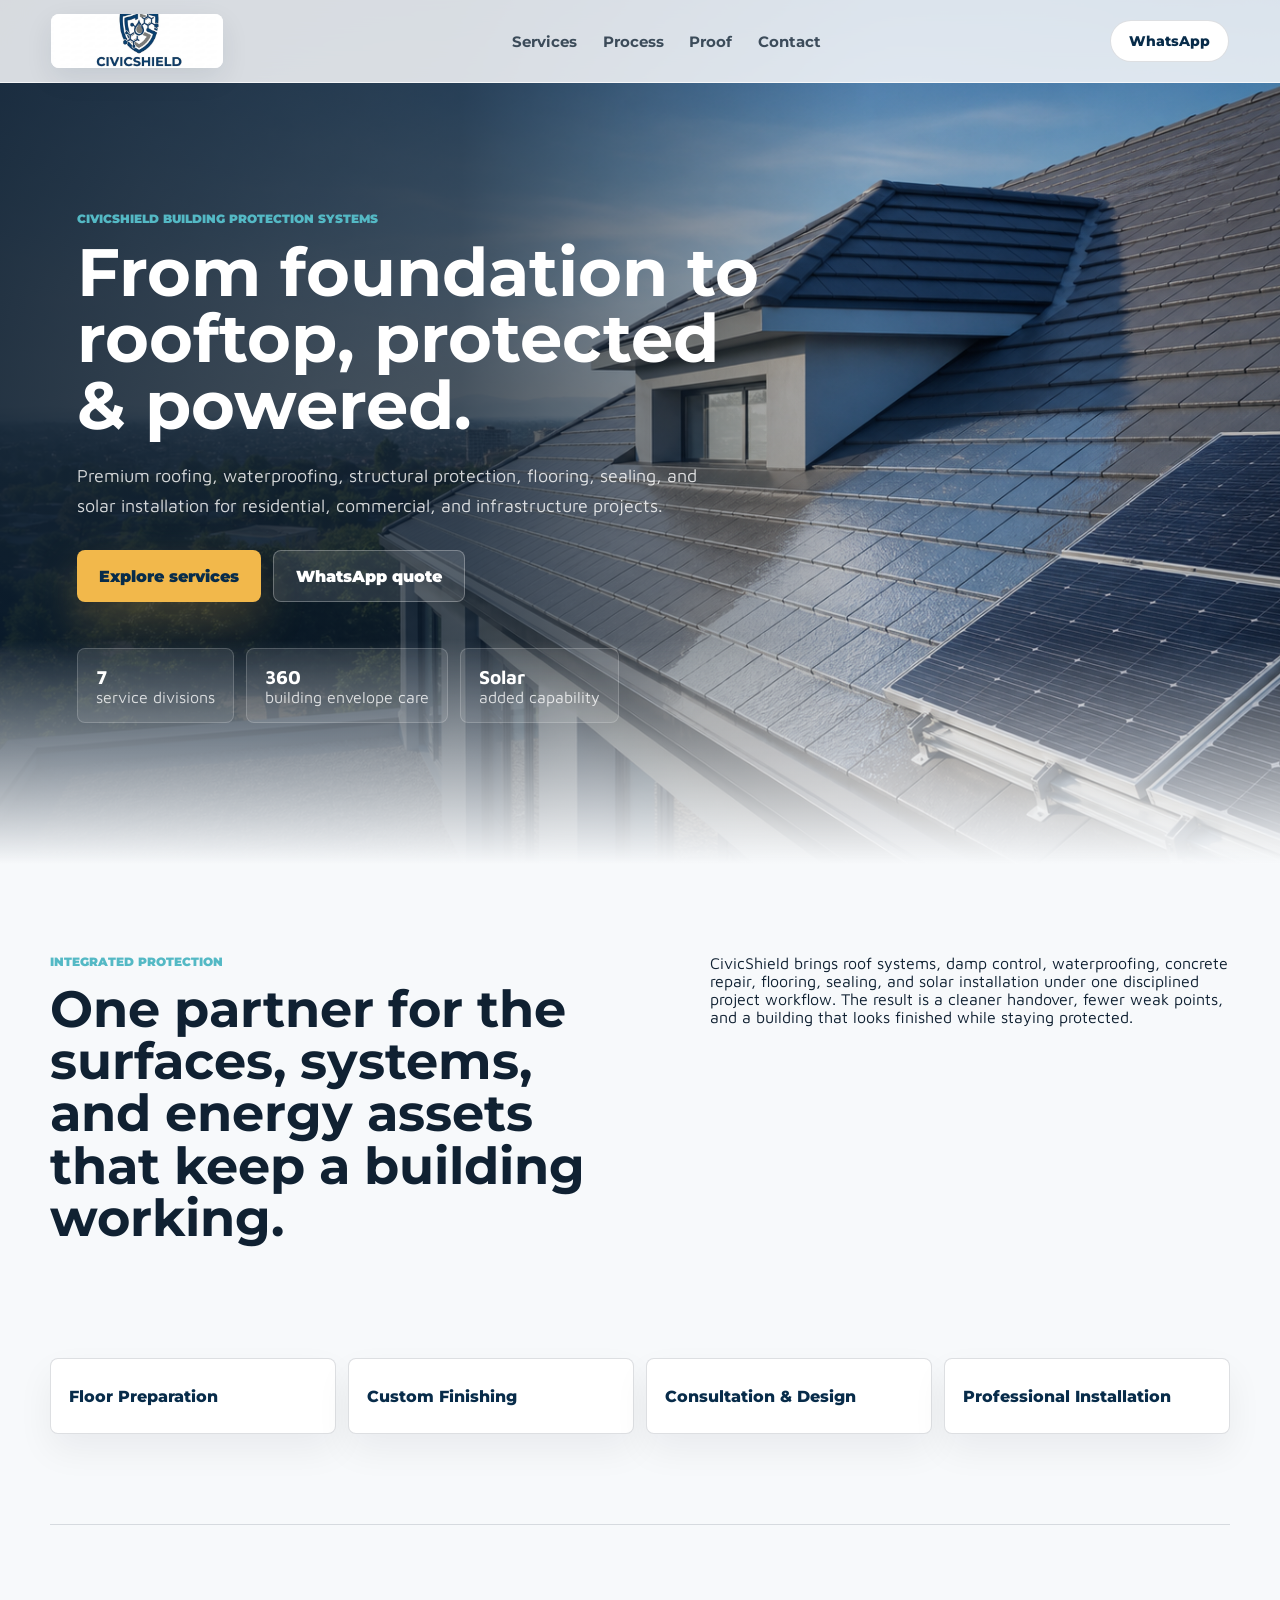
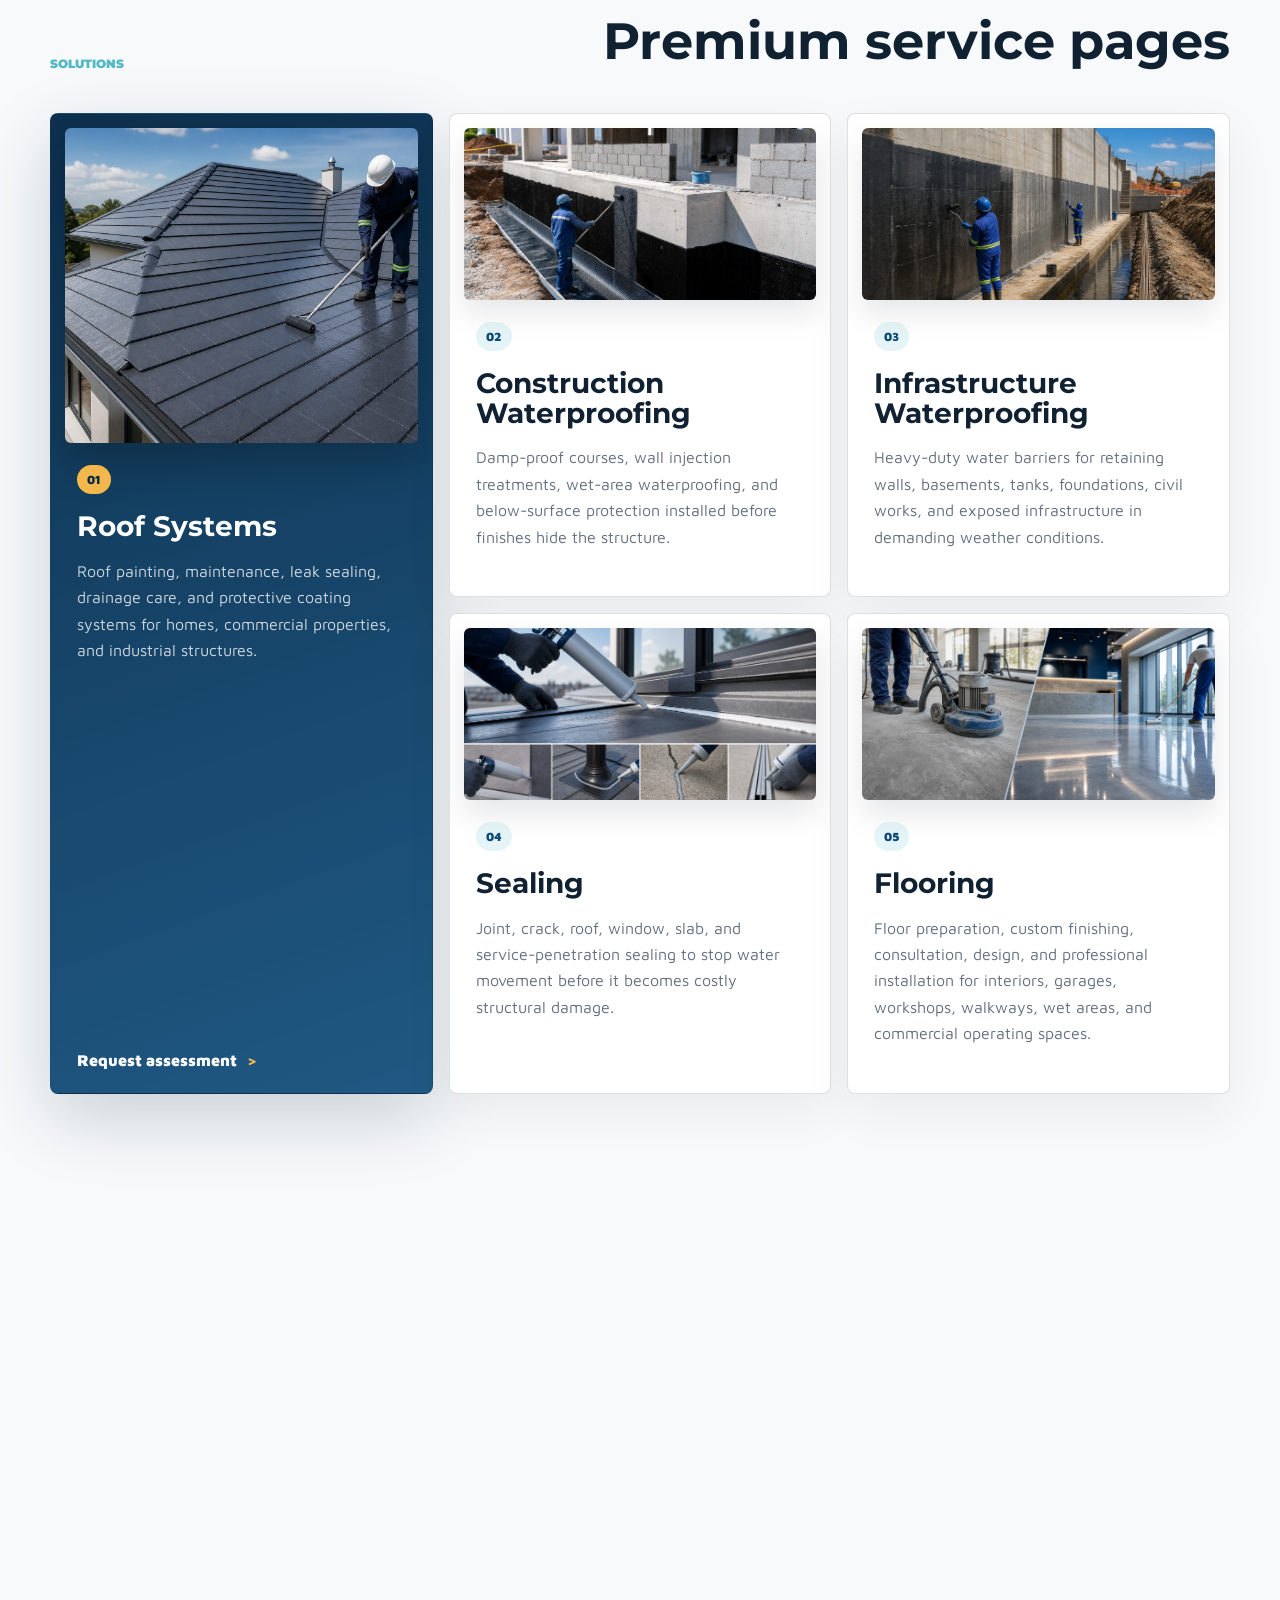
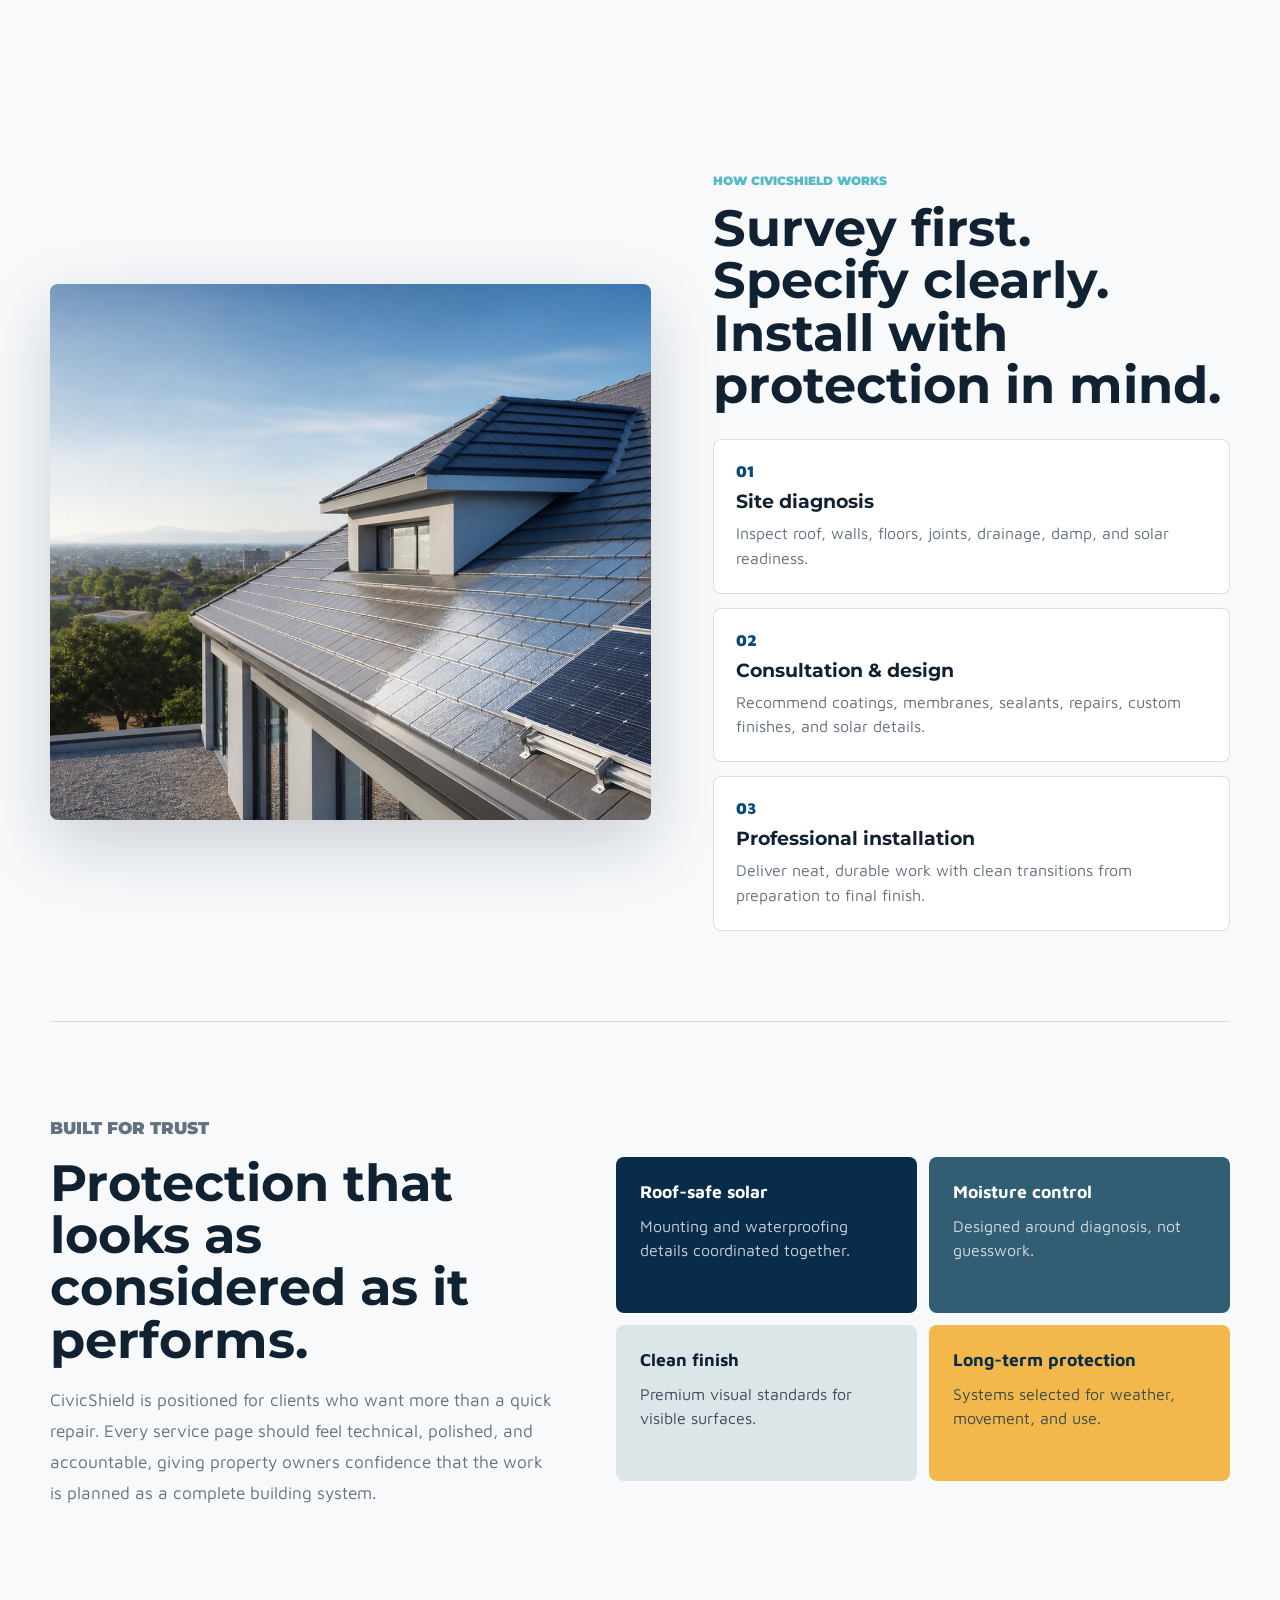
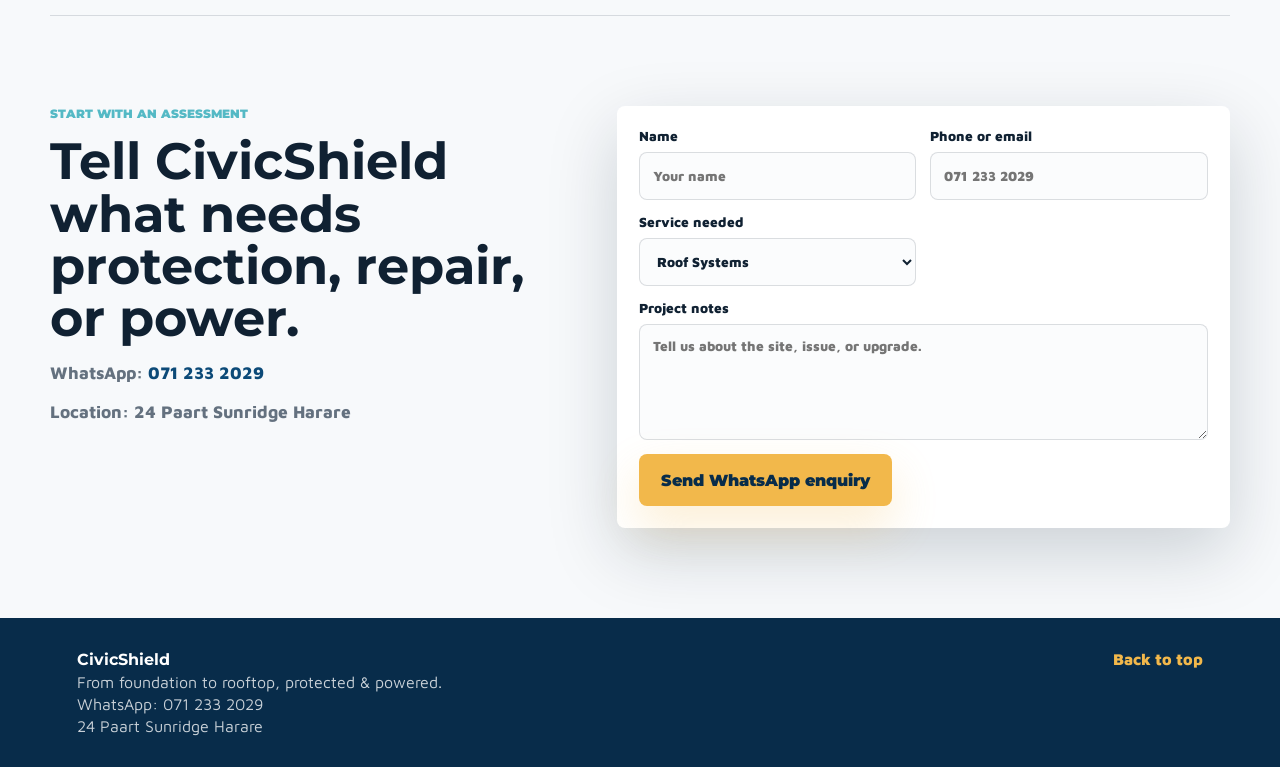
==== outputs/index.html @ 8d6a21ca "Build CivicShield website" ====
<!doctype html>
<html lang="en">
  <head>
    <meta charset="utf-8" />
    <meta name="viewport" content="width=device-width, initial-scale=1" />
    <title>CivicShield | Protected & Powered</title>
    <meta
      name="description"
      content="CivicShield provides premium roof systems, waterproofing, sealing, flooring, concrete protection, and solar installation services."
    />
    <link rel="stylesheet" href="styles.css" />
  </head>
  <body>
    <header class="site-header" id="top">
      <a class="brand" href="#top" aria-label="CivicShield home">
        <img src="assets/civicshield-logo.jpeg" alt="CivicShield" />
      </a>
      <nav aria-label="Primary navigation">
        <a href="#services">Services</a>
        <a href="#process">Process</a>
        <a href="#proof">Proof</a>
        <a href="#contact">Contact</a>
      </nav>
      <a class="nav-cta" href="https://wa.me/263712332029">WhatsApp</a>
    </header>

    <main>
      <section class="hero">
        <div class="hero-bg" aria-hidden="true"></div>
        <div class="hero-content">
          <p class="eyebrow">CivicShield building protection systems</p>
          <h1>From foundation to rooftop, protected & powered.</h1>
          <p class="hero-copy">
            Premium roofing, waterproofing, structural protection, flooring, sealing,
            and solar installation for residential, commercial, and infrastructure projects.
          </p>
          <div class="hero-actions">
            <a class="button primary" href="#services">Explore services</a>
            <a class="button secondary" href="https://wa.me/263712332029">WhatsApp quote</a>
          </div>
          <div class="hero-stats" aria-label="Service highlights">
            <span><strong>7</strong> service divisions</span>
            <span><strong>360</strong> building envelope care</span>
            <span><strong>Solar</strong> added capability</span>
          </div>
        </div>
      </section>

      <section class="intro section">
        <div>
          <p class="eyebrow">Integrated protection</p>
          <h2>One partner for the surfaces, systems, and energy assets that keep a building working.</h2>
        </div>
        <p>
          CivicShield brings roof systems, damp control, waterproofing, concrete repair,
          flooring, sealing, and solar installation under one disciplined project workflow.
          The result is a cleaner handover, fewer weak points, and a building that looks
          finished while staying protected.
        </p>
        <div class="capability-row" aria-label="Additional services">
          <span>Floor Preparation</span>
          <span>Custom Finishing</span>
          <span>Consultation & Design</span>
          <span>Professional Installation</span>
        </div>
      </section>

      <section class="section services" id="services">
        <div class="section-heading">
          <p class="eyebrow">Solutions</p>
          <h2>Premium service pages</h2>
        </div>

        <div class="service-grid">
          <article class="service-card featured">
            <img class="service-image" src="assets/service-roof-systems.png" alt="Roof systems and protective roof coating" />
            <div class="service-number">01</div>
            <h3>Roof Systems</h3>
            <p>
              Roof painting, maintenance, leak sealing, drainage care, and protective coating
              systems for homes, commercial properties, and industrial structures.
            </p>
            <a href="#contact" aria-label="Request roof systems assessment">Request assessment</a>
          </article>

          <article class="service-card">
            <img class="service-image" src="assets/service-construction-waterproofing.png" alt="Construction waterproofing membrane installation" />
            <div class="service-number">02</div>
            <h3>Construction Waterproofing</h3>
            <p>
              Damp-proof courses, wall injection treatments, wet-area waterproofing, and
              below-surface protection installed before finishes hide the structure.
            </p>
          </article>

          <article class="service-card">
            <img class="service-image" src="assets/service-infrastructure-waterproofing.png" alt="Infrastructure waterproofing on concrete retaining structures" />
            <div class="service-number">03</div>
            <h3>Infrastructure Waterproofing</h3>
            <p>
              Heavy-duty water barriers for retaining walls, basements, tanks, foundations,
              civil works, and exposed infrastructure in demanding weather conditions.
            </p>
          </article>

          <article class="service-card">
            <img class="service-image" src="assets/service-sealing.png" alt="Professional sealing around joints and building details" />
            <div class="service-number">04</div>
            <h3>Sealing</h3>
            <p>
              Joint, crack, roof, window, slab, and service-penetration sealing to stop
              water movement before it becomes costly structural damage.
            </p>
          </article>

          <article class="service-card">
            <img class="service-image" src="assets/service-flooring.png" alt="Floor preparation and custom finishing" />
            <div class="service-number">05</div>
            <h3>Flooring</h3>
            <p>
              Floor preparation, custom finishing, consultation, design, and professional
              installation for interiors, garages, workshops, walkways, wet areas, and
              commercial operating spaces.
            </p>
          </article>

          <article class="service-card">
            <img class="service-image" src="assets/service-concrete-repair.png" alt="Concrete repair and protective coating" />
            <div class="service-number">06</div>
            <h3>Concrete Repair & Protection</h3>
            <p>
              Crack repair, surface reinstatement, corrosion control, plaster removal,
              replastering, and protective treatments for long-term structure health.
            </p>
          </article>

          <article class="service-card solar">
            <img class="service-image" src="assets/service-solar-installation.png" alt="Rooftop solar panel installation" />
            <div class="service-number">07</div>
            <h3>Solar Installation</h3>
            <p>
              Rooftop solar assessment, panel installation, mounting coordination, and
              waterproof-ready detailing so energy upgrades do not compromise the roof.
            </p>
            <a href="#contact" aria-label="Request solar installation quote">Plan solar upgrade</a>
          </article>
        </div>
      </section>

      <section class="section split" id="process">
        <div class="panel image-panel">
          <img src="assets/hero-roof-solar.png" alt="Premium rooftop protection and solar installation" />
        </div>
        <div class="process-copy">
          <p class="eyebrow">How CivicShield works</p>
          <h2>Survey first. Specify clearly. Install with protection in mind.</h2>
          <div class="steps">
            <div>
              <span>01</span>
              <h3>Site diagnosis</h3>
              <p>Inspect roof, walls, floors, joints, drainage, damp, and solar readiness.</p>
            </div>
            <div>
              <span>02</span>
              <h3>Consultation & design</h3>
              <p>Recommend coatings, membranes, sealants, repairs, custom finishes, and solar details.</p>
            </div>
            <div>
              <span>03</span>
              <h3>Professional installation</h3>
              <p>Deliver neat, durable work with clean transitions from preparation to final finish.</p>
            </div>
          </div>
        </div>
      </section>

      <section class="section proof" id="proof">
        <div class="proof-copy">
          <p class="eyebrow">Built for trust</p>
          <h2>Protection that looks as considered as it performs.</h2>
          <p>
            CivicShield is positioned for clients who want more than a quick repair. Every
            service page should feel technical, polished, and accountable, giving property
            owners confidence that the work is planned as a complete building system.
          </p>
        </div>
        <div class="proof-list" aria-label="CivicShield quality commitments">
          <div><strong>Roof-safe solar</strong><span>Mounting and waterproofing details coordinated together.</span></div>
          <div><strong>Moisture control</strong><span>Designed around diagnosis, not guesswork.</span></div>
          <div><strong>Clean finish</strong><span>Premium visual standards for visible surfaces.</span></div>
          <div><strong>Long-term protection</strong><span>Systems selected for weather, movement, and use.</span></div>
        </div>
      </section>

      <section class="cta section" id="contact">
        <div>
          <p class="eyebrow">Start with an assessment</p>
          <h2>Tell CivicShield what needs protection, repair, or power.</h2>
          <p class="contact-line">WhatsApp: <a href="https://wa.me/263712332029">071 233 2029</a></p>
          <p class="contact-line">Location: 24 Paart Sunridge Harare</p>
        </div>
        <form>
          <label>
            Name
            <input type="text" name="name" placeholder="Your name" />
          </label>
          <label>
            Phone or email
            <input type="text" name="contact" placeholder="071 233 2029" />
          </label>
          <label>
            Service needed
            <select name="service">
              <option>Roof Systems</option>
              <option>Construction Waterproofing</option>
              <option>Infrastructure Waterproofing</option>
              <option>Sealing</option>
              <option>Flooring</option>
              <option>Concrete Repair & Protection</option>
              <option>Solar Installation</option>
            </select>
          </label>
          <label class="full">
            Project notes
            <textarea name="message" placeholder="Tell us about the site, issue, or upgrade."></textarea>
          </label>
          <a class="button primary" href="https://wa.me/263712332029">Send WhatsApp enquiry</a>
        </form>
      </section>
    </main>

    <footer>
      <div>
        <strong>CivicShield</strong>
        <span>From foundation to rooftop, protected & powered.</span>
        <span>WhatsApp: 071 233 2029</span>
        <span>24 Paart Sunridge Harare</span>
      </div>
      <a href="#top">Back to top</a>
    </footer>
    <script src="script.js"></script>
  </body>
</html>
---- outputs/styles.css ----
@import url("https://fonts.googleapis.com/css2?family=Maven+Pro:wght@400;500;600;700;800;900&family=Montserrat:wght@500;600;700;800;900&display=swap");

:root {
  --font-body: "Maven Pro", ui-sans-serif, system-ui, -apple-system, BlinkMacSystemFont, "Segoe UI", sans-serif;
  --font-heading: Montserrat, "Maven Pro", ui-sans-serif, system-ui, sans-serif;
  --ink: #102132;
  --muted: #64717f;
  --line: rgba(16, 33, 50, 0.14);
  --brand: #0c4a78;
  --brand-dark: #082c4a;
  --steel: #6b7882;
  --solar: #f2b84b;
  --aqua: #54b9c5;
  --paper: #f7f9fb;
  --white: #ffffff;
  --shadow: 0 24px 70px rgba(6, 28, 47, 0.18);
}

* {
  box-sizing: border-box;
}

html {
  scroll-behavior: smooth;
}

body {
  margin: 0;
  color: var(--ink);
  background: var(--paper);
  font-family: var(--font-body);
}

body.motion-ready .hero-content > *,
body.motion-ready .site-header {
  opacity: 0;
  transform: translateY(18px);
}

body.motion-ready.is-loaded .site-header {
  animation: rise-in 720ms cubic-bezier(0.2, 0.8, 0.2, 1) 80ms forwards;
}

body.motion-ready.is-loaded .hero-content > * {
  animation: rise-in 820ms cubic-bezier(0.2, 0.8, 0.2, 1) forwards;
}

body.motion-ready.is-loaded .hero-content > *:nth-child(1) {
  animation-delay: 160ms;
}

body.motion-ready.is-loaded .hero-content > *:nth-child(2) {
  animation-delay: 260ms;
}

body.motion-ready.is-loaded .hero-content > *:nth-child(3) {
  animation-delay: 380ms;
}

body.motion-ready.is-loaded .hero-content > *:nth-child(4) {
  animation-delay: 500ms;
}

body.motion-ready.is-loaded .hero-content > *:nth-child(5) {
  animation-delay: 620ms;
}

a {
  color: inherit;
  text-decoration: none;
}

img {
  display: block;
  max-width: 100%;
}

.site-header {
  position: fixed;
  top: 0;
  left: 0;
  z-index: 10;
  display: grid;
  grid-template-columns: auto 1fr auto;
  align-items: center;
  gap: 24px;
  width: 100%;
  padding: 14px clamp(18px, 4vw, 56px);
  background: rgba(247, 249, 251, 0.86);
  border-bottom: 1px solid rgba(255, 255, 255, 0.7);
  backdrop-filter: blur(18px);
}

.brand {
  display: inline-flex;
  align-items: center;
  width: 172px;
  height: 54px;
  overflow: hidden;
  border-radius: 8px;
  background: var(--white);
  box-shadow: 0 10px 28px rgba(7, 35, 58, 0.09);
}

.brand img {
  width: 100%;
  height: 100%;
  object-fit: cover;
  object-position: center;
}

nav {
  display: flex;
  justify-content: center;
  gap: clamp(16px, 2vw, 34px);
  color: rgba(16, 33, 50, 0.78);
  font-size: 0.94rem;
  font-weight: 700;
  font-family: var(--font-heading);
}

nav a,
.nav-cta {
  transition: color 160ms ease, transform 160ms ease, background 160ms ease;
}

nav a:hover {
  color: var(--brand);
}

.nav-cta {
  display: inline-flex;
  align-items: center;
  min-height: 42px;
  padding: 0 18px;
  border: 1px solid var(--line);
  border-radius: 999px;
  color: var(--brand-dark);
  background: var(--white);
  font-size: 0.9rem;
  font-weight: 800;
  font-family: var(--font-heading);
}

.nav-cta:hover,
.button:hover {
  transform: translateY(-1px);
}

.hero {
  position: relative;
  min-height: 96vh;
  display: flex;
  align-items: center;
  overflow: hidden;
  padding: 128px clamp(20px, 6vw, 88px) 58px;
  isolation: isolate;
}

.hero-bg {
  position: absolute;
  inset: 0;
  z-index: -2;
  background:
    linear-gradient(90deg, rgba(7, 25, 43, 0.88) 0%, rgba(7, 25, 43, 0.72) 36%, rgba(7, 25, 43, 0.16) 68%),
    url("assets/hero-roof-solar.png") center / cover;
  transform: scale(1.03);
  animation: hero-settle 1400ms cubic-bezier(0.2, 0.8, 0.2, 1) forwards;
}

.hero::after {
  content: "";
  position: absolute;
  inset: auto 0 0;
  z-index: -1;
  height: 26%;
  background: linear-gradient(180deg, rgba(247, 249, 251, 0), var(--paper));
}

.hero-content {
  width: min(720px, 100%);
  color: var(--white);
}

.eyebrow {
  margin: 0 0 14px;
  color: var(--aqua);
  font-size: 0.78rem;
  font-weight: 900;
  font-family: var(--font-heading);
  letter-spacing: 0;
  text-transform: uppercase;
}

h1,
h2,
h3,
p {
  margin-top: 0;
}

h1,
h2,
h3 {
  font-family: var(--font-heading);
}

h1 {
  margin-bottom: 22px;
  font-size: clamp(2.6rem, 5.2vw, 5.3rem);
  line-height: 1;
  letter-spacing: 0;
  max-width: 700px;
}

.hero-copy {
  max-width: 650px;
  margin-bottom: 30px;
  color: rgba(255, 255, 255, 0.82);
  font-size: clamp(1.05rem, 1.4vw, 1.3rem);
  line-height: 1.65;
}

.hero-actions,
.hero-stats {
  display: flex;
  flex-wrap: wrap;
  gap: 12px;
}

.button {
  display: inline-flex;
  align-items: center;
  justify-content: center;
  min-height: 52px;
  padding: 0 22px;
  border: 0;
  border-radius: 8px;
  cursor: pointer;
  font: inherit;
  font-family: var(--font-heading);
  font-weight: 900;
  transition: transform 160ms ease, box-shadow 160ms ease;
}

.button.primary {
  color: var(--brand-dark);
  background: var(--solar);
  box-shadow: 0 20px 46px rgba(242, 184, 75, 0.24);
}

.button.secondary {
  color: var(--white);
  background: rgba(255, 255, 255, 0.12);
  border: 1px solid rgba(255, 255, 255, 0.28);
}

.hero-stats {
  margin-top: 46px;
}

.hero-stats span {
  display: grid;
  min-width: 155px;
  padding: 16px 18px;
  border: 1px solid rgba(255, 255, 255, 0.18);
  border-radius: 8px;
  background: rgba(255, 255, 255, 0.09);
  color: rgba(255, 255, 255, 0.78);
  backdrop-filter: blur(14px);
}

.hero-stats strong {
  color: var(--white);
  font-size: 1.2rem;
}

.section {
  width: min(1180px, calc(100% - 40px));
  margin: 0 auto;
  padding: 90px 0;
}

.intro {
  display: grid;
  grid-template-columns: minmax(0, 1.05fr) minmax(280px, 0.95fr);
  gap: clamp(28px, 7vw, 86px);
  align-items: start;
  border-bottom: 1px solid var(--line);
}

.capability-row {
  grid-column: 1 / -1;
  display: grid;
  grid-template-columns: repeat(4, minmax(0, 1fr));
  gap: 12px;
  margin-top: 10px;
}

.capability-row span {
  display: flex;
  align-items: center;
  min-height: 76px;
  padding: 18px;
  border: 1px solid var(--line);
  border-radius: 8px;
  color: var(--brand-dark);
  background: var(--white);
  box-shadow: 0 16px 36px rgba(5, 24, 41, 0.06);
  font-family: var(--font-heading);
  font-weight: 800;
}

h2 {
  margin-bottom: 18px;
  color: var(--ink);
  font-size: clamp(2rem, 4vw, 4.2rem);
  line-height: 1.02;
  letter-spacing: 0;
}

.intro p:last-child,
.proof-copy p {
  color: var(--muted);
  font-size: 1.08rem;
  line-height: 1.8;
}

.section-heading {
  display: flex;
  justify-content: space-between;
  align-items: end;
  gap: 24px;
  margin-bottom: 28px;
}

.service-grid {
  display: grid;
  grid-template-columns: repeat(3, minmax(0, 1fr));
  gap: 16px;
}

.service-card {
  display: flex;
  flex-direction: column;
  min-height: 282px;
  padding: 14px 14px 24px;
  border: 1px solid var(--line);
  border-radius: 8px;
  background: var(--white);
  box-shadow: 0 18px 50px rgba(5, 24, 41, 0.06);
  overflow: hidden;
  transition: transform 220ms ease, box-shadow 220ms ease, border-color 220ms ease;
}

.service-card:hover {
  transform: translateY(-5px);
  border-color: rgba(12, 74, 120, 0.28);
  box-shadow: 0 22px 54px rgba(5, 24, 41, 0.12);
}

.service-card.featured {
  grid-row: span 2;
  color: var(--white);
  background: linear-gradient(160deg, rgba(8, 44, 74, 0.98), rgba(12, 74, 120, 0.92));
  box-shadow: var(--shadow);
}

.service-card.solar {
  background: linear-gradient(145deg, #ffffff 0%, #fef4db 100%);
  border-color: rgba(242, 184, 75, 0.48);
}

.service-image {
  width: 100%;
  height: 172px;
  margin-bottom: 22px;
  border-radius: 6px;
  object-fit: cover;
  box-shadow: 0 14px 30px rgba(5, 24, 41, 0.1);
  transition: transform 500ms ease;
}

.service-card:hover .service-image {
  transform: scale(1.035);
}

.featured .service-image {
  height: 315px;
  box-shadow: 0 18px 44px rgba(0, 0, 0, 0.24);
}

.service-number {
  width: fit-content;
  margin: 0 12px 18px;
  padding: 7px 10px;
  border-radius: 999px;
  color: var(--brand);
  background: rgba(84, 185, 197, 0.15);
  font-size: 0.76rem;
  font-weight: 900;
}

.featured .service-number {
  color: var(--brand-dark);
  background: var(--solar);
}

.service-card h3 {
  margin-left: 12px;
  margin-right: 12px;
  margin-bottom: 16px;
  font-size: clamp(1.45rem, 2.2vw, 2rem);
  line-height: 1.05;
}

.service-card p {
  margin-left: 12px;
  margin-right: 12px;
  margin-bottom: 22px;
  color: var(--muted);
  line-height: 1.65;
}

.featured p {
  color: rgba(255, 255, 255, 0.78);
}

.service-card a {
  display: inline-flex;
  margin-left: 12px;
  margin-top: auto;
  color: currentColor;
  font-weight: 900;
}

.service-card a::after {
  content: ">";
  margin-left: 10px;
  color: var(--solar);
}

.split {
  display: grid;
  grid-template-columns: minmax(0, 1fr) minmax(340px, 0.86fr);
  gap: clamp(28px, 5vw, 62px);
  align-items: center;
}

.panel {
  border-radius: 8px;
  overflow: hidden;
  box-shadow: var(--shadow);
}

.image-panel img {
  width: 100%;
  aspect-ratio: 1.12;
  object-fit: cover;
}

.steps {
  display: grid;
  gap: 14px;
  margin-top: 28px;
}

.steps div {
  padding: 22px;
  border: 1px solid var(--line);
  border-radius: 8px;
  background: var(--white);
}

.steps span {
  color: var(--brand);
  font-weight: 900;
}

.steps h3 {
  margin: 9px 0 8px;
  font-size: 1.2rem;
}

.steps p {
  margin: 0;
  color: var(--muted);
  line-height: 1.55;
}

.proof {
  display: grid;
  grid-template-columns: minmax(0, 0.9fr) minmax(340px, 1.1fr);
  gap: clamp(28px, 5vw, 72px);
  align-items: center;
  border-top: 1px solid var(--line);
  border-bottom: 1px solid var(--line);
}

.proof-list {
  display: grid;
  grid-template-columns: repeat(2, minmax(0, 1fr));
  gap: 12px;
}

.proof-list div {
  min-height: 156px;
  padding: 24px;
  border-radius: 8px;
  color: var(--white);
  background: var(--brand-dark);
}

.proof-list div:nth-child(2) {
  background: #315e72;
}

.proof-list div:nth-child(3) {
  color: var(--ink);
  background: #dce5e8;
}

.proof-list div:nth-child(4) {
  color: var(--brand-dark);
  background: var(--solar);
}

.proof-list strong,
.proof-list span {
  display: block;
}

.proof-list strong {
  margin-bottom: 12px;
  font-size: 1.1rem;
}

.proof-list span {
  opacity: 0.78;
  line-height: 1.55;
}

.cta {
  display: grid;
  grid-template-columns: minmax(0, 0.82fr) minmax(360px, 1fr);
  gap: clamp(28px, 5vw, 70px);
  align-items: start;
}

.contact-line {
  color: var(--muted);
  font-size: 1.08rem;
  font-weight: 800;
}

.contact-line a {
  color: var(--brand);
}

form {
  display: grid;
  grid-template-columns: repeat(2, minmax(0, 1fr));
  gap: 14px;
  padding: 22px;
  border-radius: 8px;
  background: var(--white);
  box-shadow: var(--shadow);
}

label {
  display: grid;
  gap: 8px;
  color: var(--ink);
  font-size: 0.85rem;
  font-weight: 900;
}

.full {
  grid-column: 1 / -1;
}

input,
select,
textarea {
  width: 100%;
  min-height: 48px;
  border: 1px solid var(--line);
  border-radius: 8px;
  padding: 0 13px;
  color: var(--ink);
  background: #fbfcfd;
  font: inherit;
}

textarea {
  min-height: 116px;
  padding-top: 13px;
  resize: vertical;
}

form .button {
  width: fit-content;
}

footer {
  display: flex;
  justify-content: space-between;
  gap: 20px;
  padding: 32px clamp(20px, 6vw, 88px);
  color: rgba(255, 255, 255, 0.78);
  background: var(--brand-dark);
}

footer div {
  display: grid;
  gap: 4px;
}

footer strong {
  color: var(--white);
  font-family: var(--font-heading);
}

footer a {
  color: var(--solar);
  font-weight: 900;
}

.reveal {
  opacity: 0;
  transform: translateY(30px);
  transition: opacity 760ms cubic-bezier(0.2, 0.8, 0.2, 1), transform 760ms cubic-bezier(0.2, 0.8, 0.2, 1);
  transition-delay: var(--reveal-delay, 0ms);
}

.reveal.is-visible {
  opacity: 1;
  transform: translateY(0);
}

@keyframes rise-in {
  to {
    opacity: 1;
    transform: translateY(0);
  }
}

@keyframes hero-settle {
  to {
    transform: scale(1);
  }
}

@media (prefers-reduced-motion: reduce) {
  *,
  *::before,
  *::after {
    animation-duration: 1ms !important;
    animation-iteration-count: 1 !important;
    scroll-behavior: auto !important;
    transition-duration: 1ms !important;
  }

  body.motion-ready .hero-content > *,
  body.motion-ready .site-header,
  .reveal {
    opacity: 1;
    transform: none;
  }
}

@media (max-width: 920px) {
  .site-header {
    grid-template-columns: 1fr auto;
  }

  nav {
    display: none;
  }

  .intro,
  .split,
  .proof,
  .cta {
    grid-template-columns: 1fr;
  }

  .service-grid {
    grid-template-columns: repeat(2, minmax(0, 1fr));
  }

  .service-card.featured {
    grid-row: auto;
  }
}

@media (max-width: 640px) {
  .site-header {
    padding: 10px 14px;
    gap: 10px;
  }

  .brand {
    width: 136px;
    height: 44px;
  }

  .nav-cta {
    min-height: 38px;
    padding: 0 12px;
    font-size: 0.78rem;
  }

  .hero {
    min-height: 92vh;
    padding: 112px 18px 44px;
  }

  .hero-bg {
    background:
      linear-gradient(180deg, rgba(7, 25, 43, 0.82), rgba(7, 25, 43, 0.58)),
      url("assets/hero-roof-solar.png") center / cover;
  }

  h1 {
    font-size: clamp(2.55rem, 12vw, 3.7rem);
  }

  .section {
    width: min(100% - 28px, 1180px);
    padding: 62px 0;
  }

  .service-grid,
  .proof-list,
  .capability-row,
  form {
    grid-template-columns: 1fr;
  }

  .service-card {
    min-height: auto;
    padding: 12px 12px 22px;
  }

  .service-image,
  .featured .service-image {
    height: 210px;
  }

  footer {
    display: grid;
  }
}
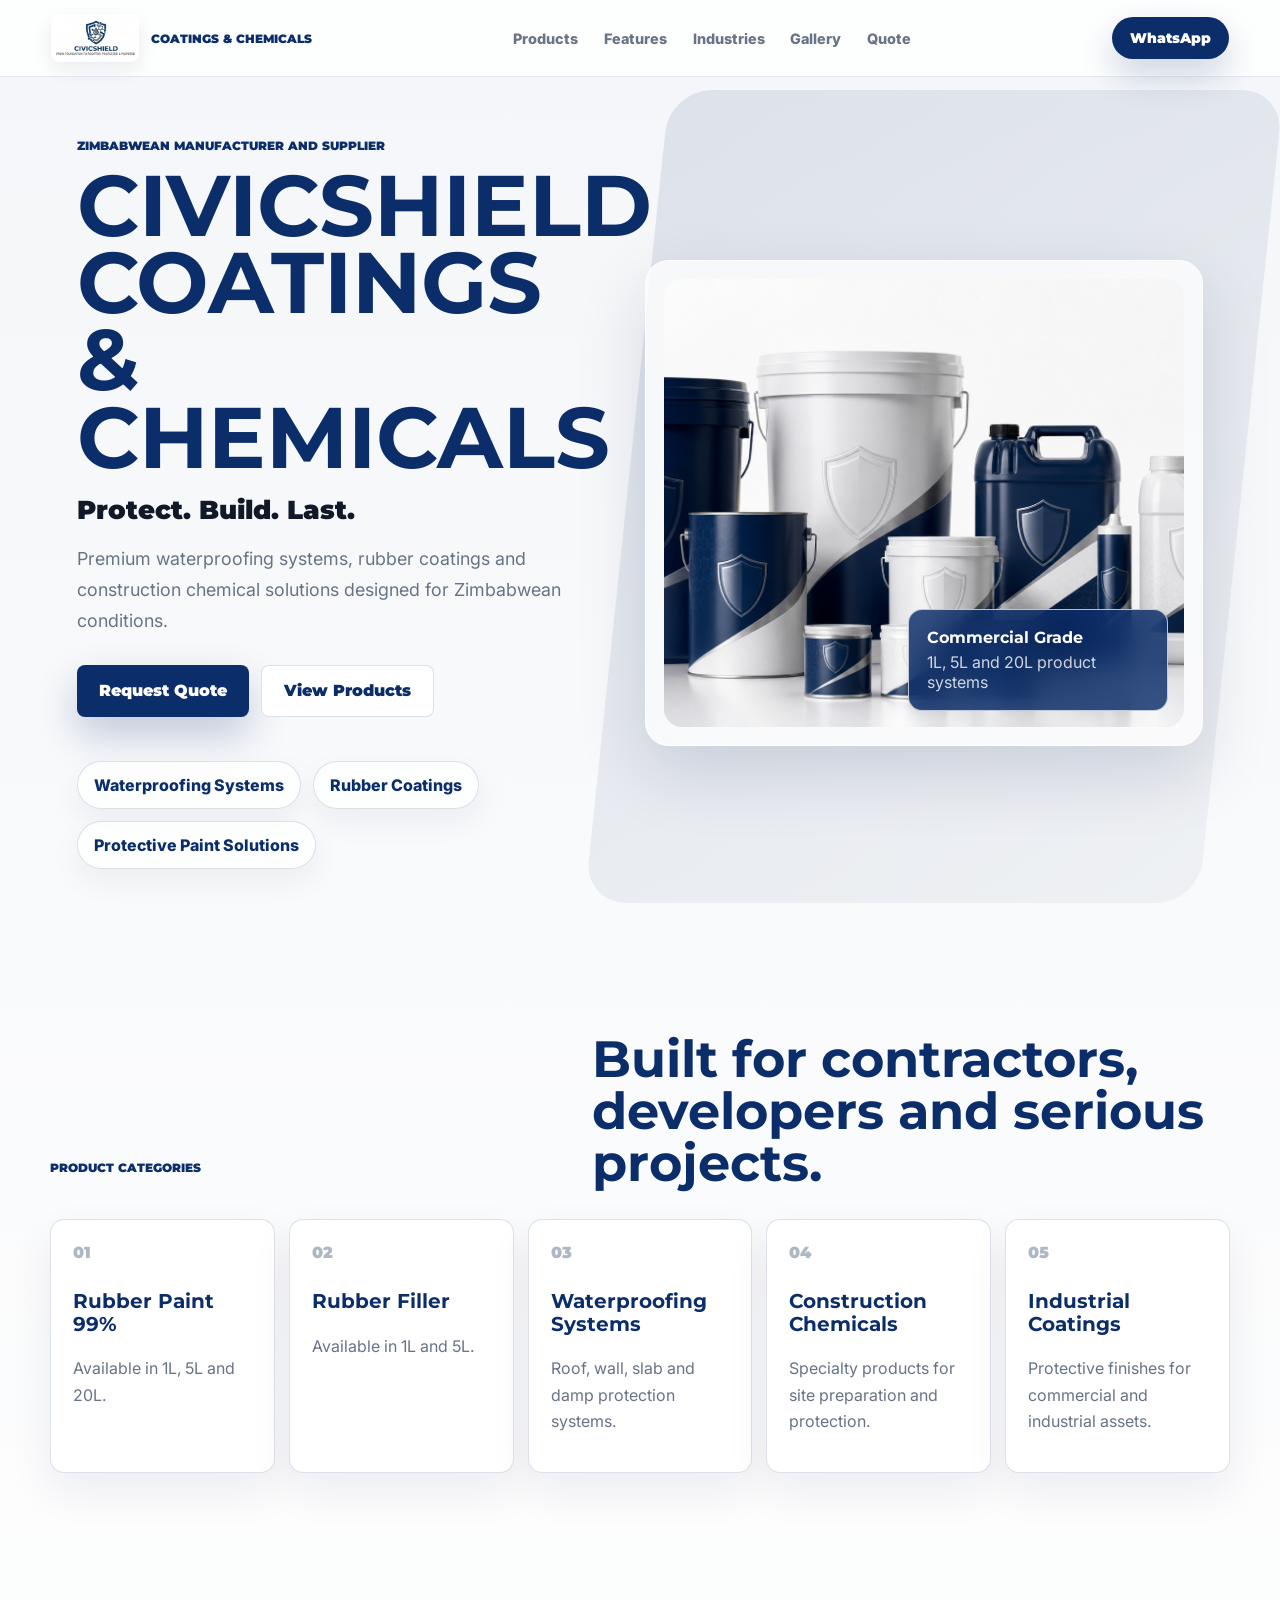
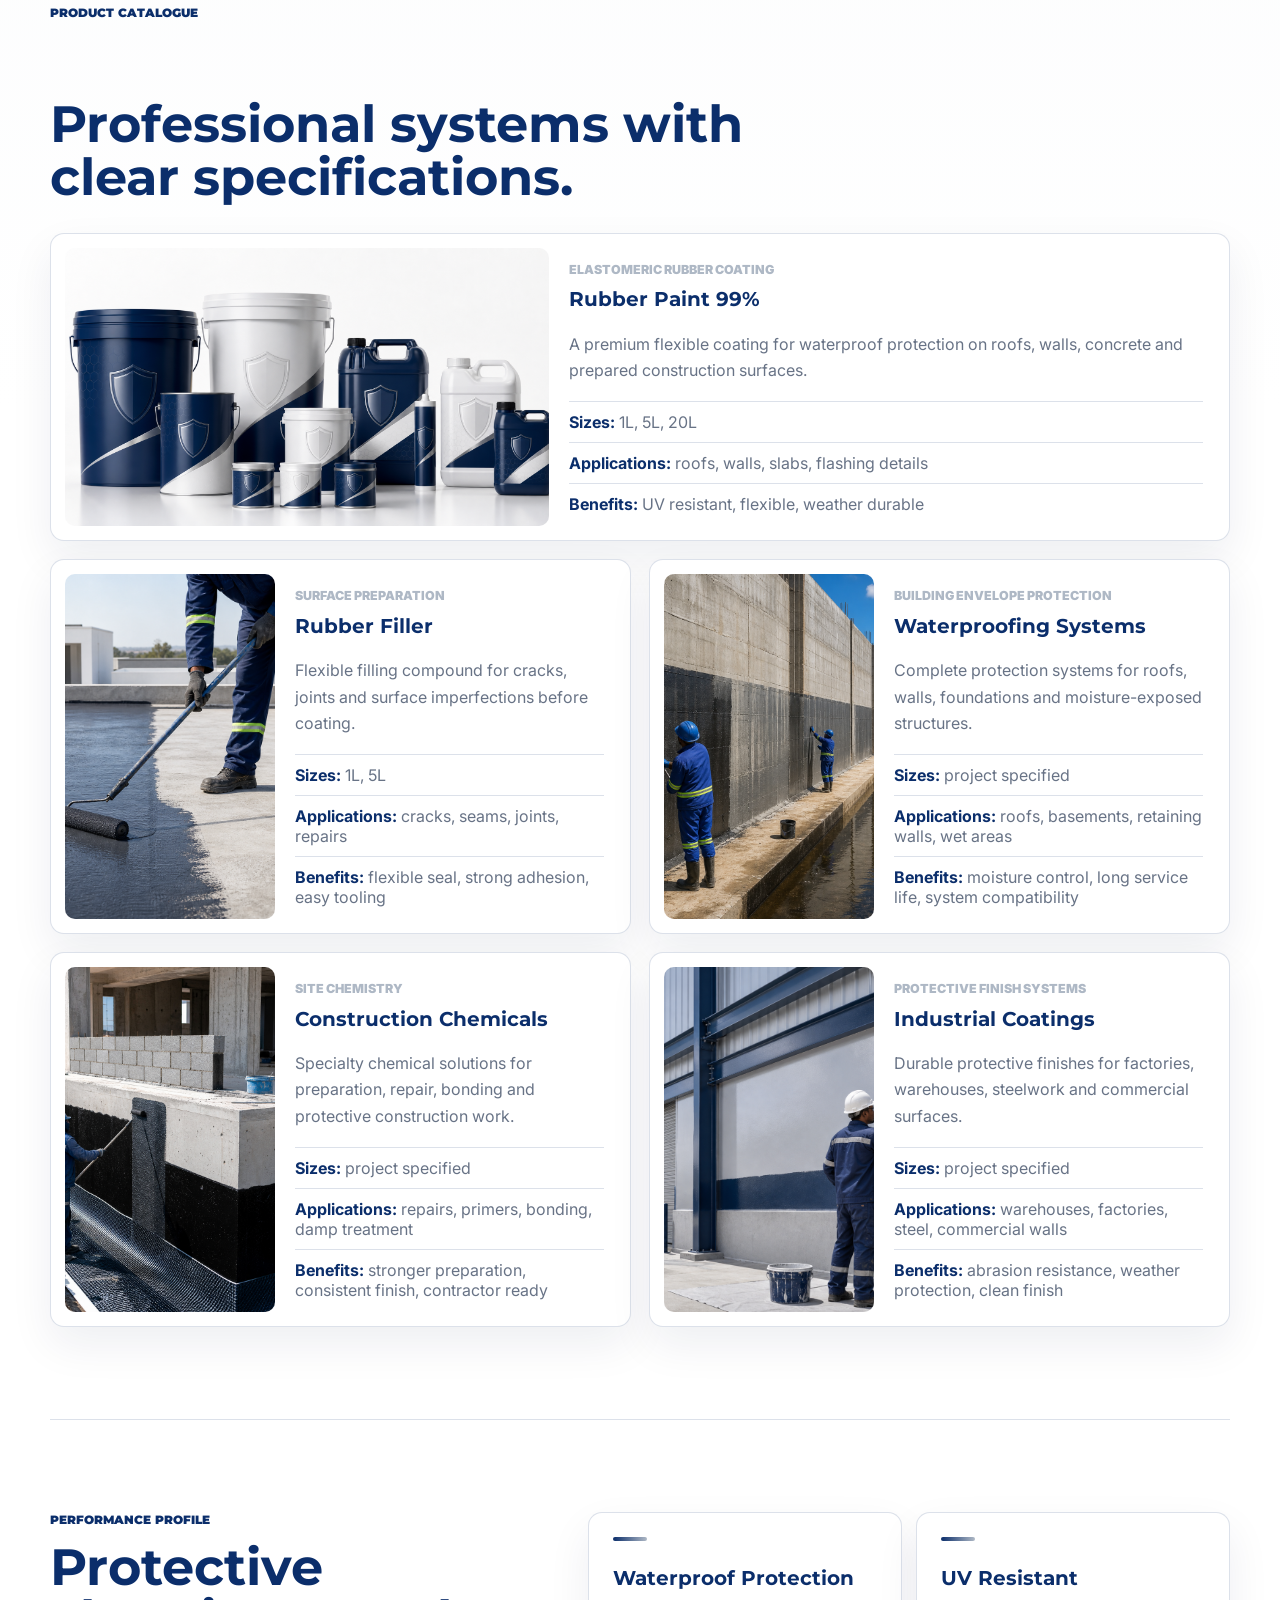
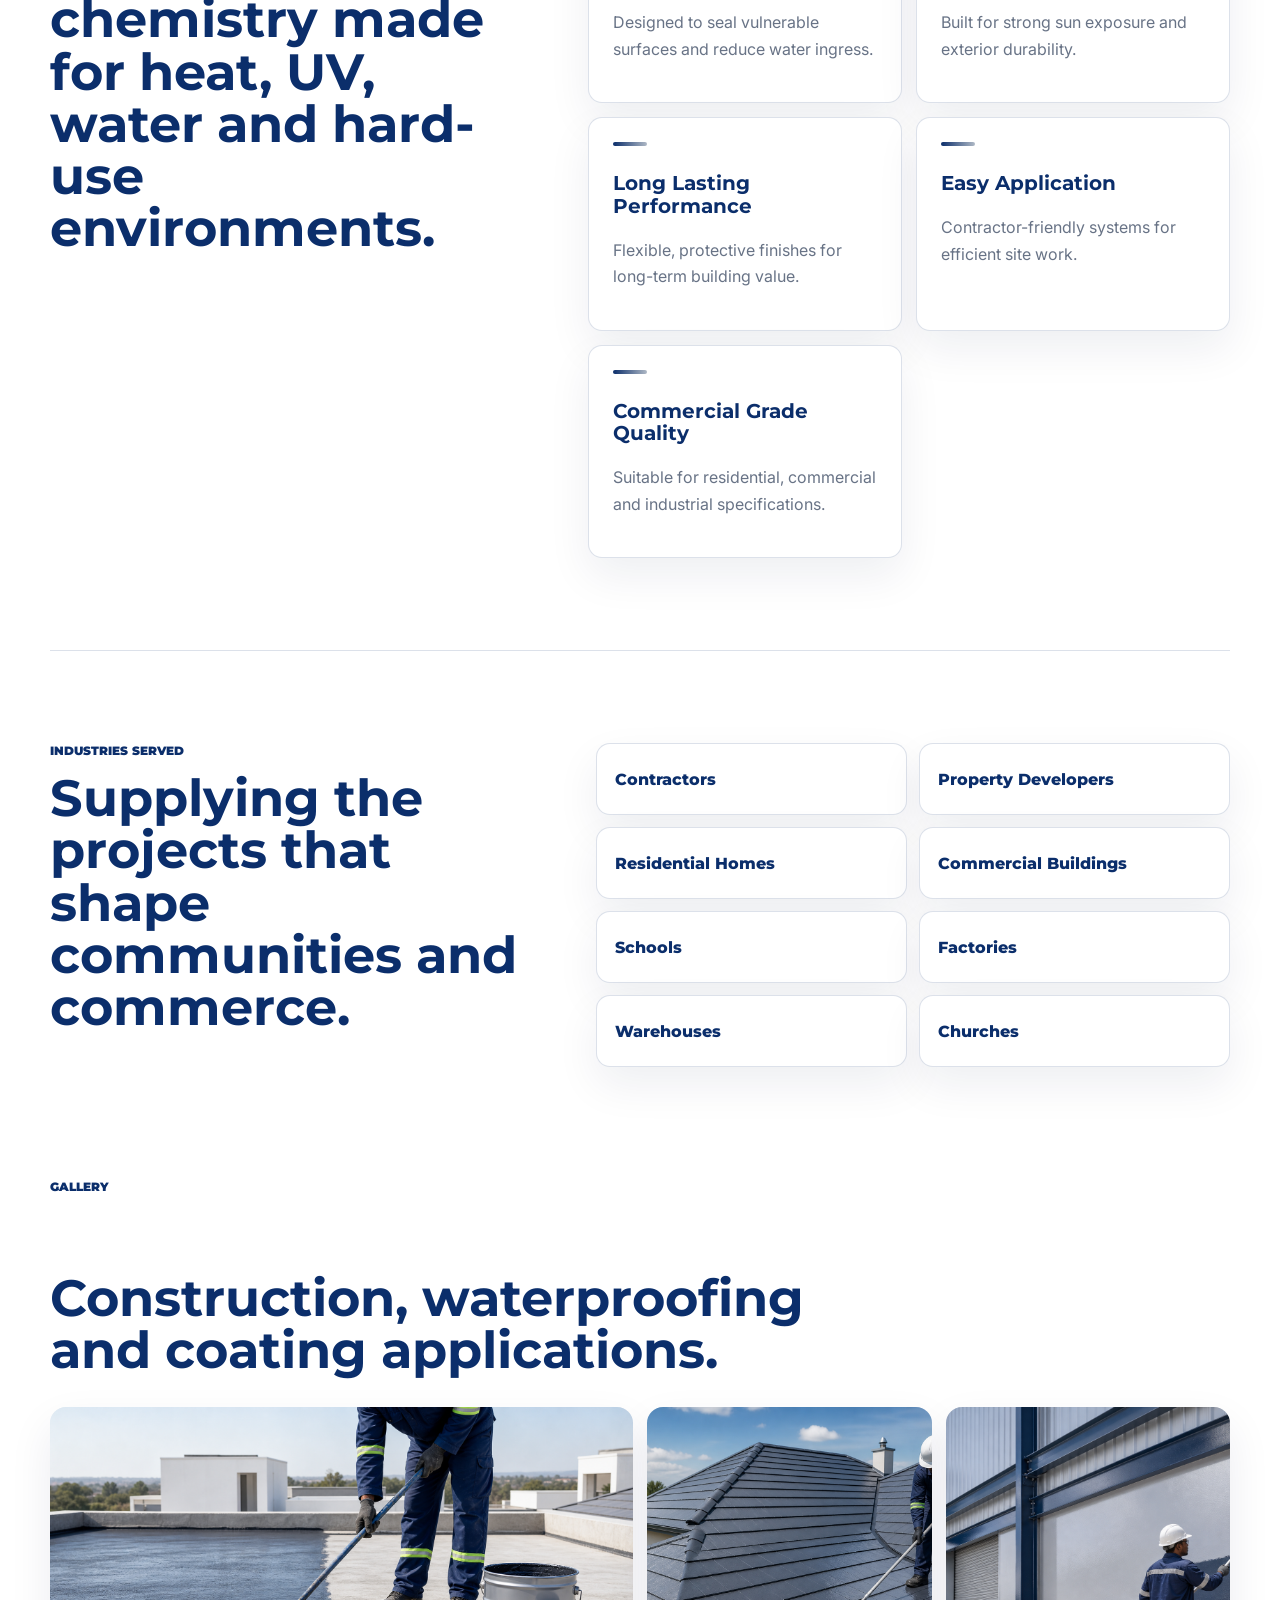
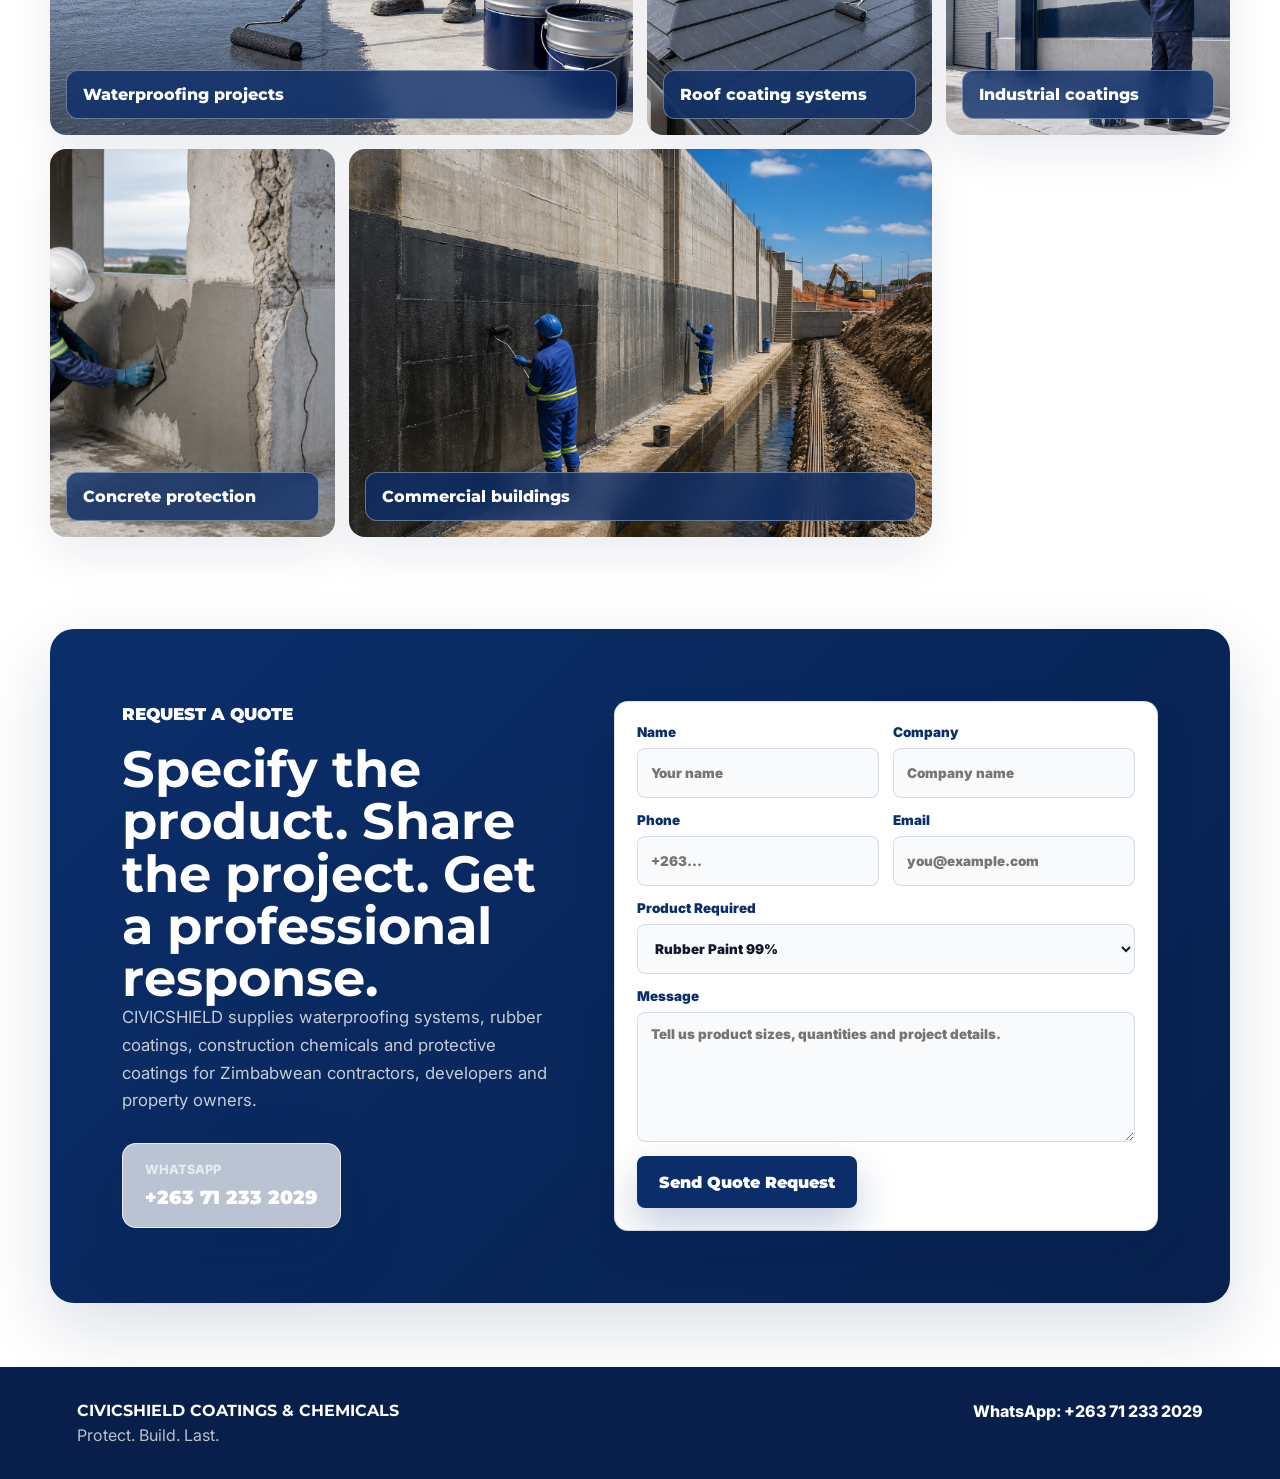
==== commit 8ba31ca2: "Reposition site for coatings manufacturer" ====
--- a/outputs/index.html
+++ b/outputs/index.html
@@ -3,240 +3,273 @@
   <head>
     <meta charset="utf-8" />
     <meta name="viewport" content="width=device-width, initial-scale=1" />
-    <title>CivicShield | Protected & Powered</title>
+    <title>CIVICSHIELD Coatings & Chemicals</title>
     <meta
       name="description"
-      content="CivicShield provides premium roof systems, waterproofing, sealing, flooring, concrete protection, and solar installation services."
+      content="CIVICSHIELD Coatings & Chemicals manufactures and supplies waterproofing systems, rubber coatings, construction chemicals and protective paint solutions for Zimbabwean conditions."
     />
     <link rel="stylesheet" href="styles.css" />
   </head>
   <body>
     <header class="site-header" id="top">
-      <a class="brand" href="#top" aria-label="CivicShield home">
-        <img src="assets/civicshield-logo.jpeg" alt="CivicShield" />
+      <a class="brand" href="#top" aria-label="CIVICSHIELD Coatings and Chemicals home">
+        <img src="assets/civicshield-logo.jpeg" alt="CIVICSHIELD" />
+        <span>Coatings &amp; Chemicals</span>
       </a>
       <nav aria-label="Primary navigation">
-        <a href="#services">Services</a>
-        <a href="#process">Process</a>
-        <a href="#proof">Proof</a>
-        <a href="#contact">Contact</a>
+        <a href="#products">Products</a>
+        <a href="#features">Features</a>
+        <a href="#industries">Industries</a>
+        <a href="#gallery">Gallery</a>
+        <a href="#quote">Quote</a>
       </nav>
       <a class="nav-cta" href="https://wa.me/263712332029">WhatsApp</a>
     </header>
 
     <main>
       <section class="hero">
-        <div class="hero-bg" aria-hidden="true"></div>
-        <div class="hero-content">
-          <p class="eyebrow">CivicShield building protection systems</p>
-          <h1>From foundation to rooftop, protected & powered.</h1>
-          <p class="hero-copy">
-            Premium roofing, waterproofing, structural protection, flooring, sealing,
-            and solar installation for residential, commercial, and infrastructure projects.
+        <div class="hero-copy">
+          <p class="eyebrow">Zimbabwean manufacturer and supplier</p>
+          <h1>CIVICSHIELD COATINGS &amp; CHEMICALS</h1>
+          <p class="tagline">Protect. Build. Last.</p>
+          <p class="hero-description">
+            Premium waterproofing systems, rubber coatings and construction chemical
+            solutions designed for Zimbabwean conditions.
           </p>
           <div class="hero-actions">
-            <a class="button primary" href="#services">Explore services</a>
-            <a class="button secondary" href="https://wa.me/263712332029">WhatsApp quote</a>
-          </div>
-          <div class="hero-stats" aria-label="Service highlights">
-            <span><strong>7</strong> service divisions</span>
-            <span><strong>360</strong> building envelope care</span>
-            <span><strong>Solar</strong> added capability</span>
-          </div>
-        </div>
-      </section>
-
-      <section class="intro section">
+            <a class="button primary" href="#quote">Request Quote</a>
+            <a class="button secondary" href="#products">View Products</a>
+          </div>
+          <div class="trust-strip" aria-label="Manufacturing focus">
+            <span>Waterproofing Systems</span>
+            <span>Rubber Coatings</span>
+            <span>Protective Paint Solutions</span>
+          </div>
+        </div>
+        <div class="hero-product glass-panel">
+          <img src="assets/manufacturer-product-lineup.png" alt="CIVICSHIELD waterproofing and coating product containers" />
+          <div class="product-badge">
+            <strong>Commercial Grade</strong>
+            <span>1L, 5L and 20L product systems</span>
+          </div>
+        </div>
+      </section>
+
+      <section class="section category-section" id="products">
+        <div class="section-heading">
+          <p class="eyebrow">Product categories</p>
+          <h2>Built for contractors, developers and serious projects.</h2>
+        </div>
+        <div class="category-grid">
+          <article>
+            <span>01</span>
+            <h3>Rubber Paint 99%</h3>
+            <p>Available in 1L, 5L and 20L.</p>
+          </article>
+          <article>
+            <span>02</span>
+            <h3>Rubber Filler</h3>
+            <p>Available in 1L and 5L.</p>
+          </article>
+          <article>
+            <span>03</span>
+            <h3>Waterproofing Systems</h3>
+            <p>Roof, wall, slab and damp protection systems.</p>
+          </article>
+          <article>
+            <span>04</span>
+            <h3>Construction Chemicals</h3>
+            <p>Specialty products for site preparation and protection.</p>
+          </article>
+          <article>
+            <span>05</span>
+            <h3>Industrial Coatings</h3>
+            <p>Protective finishes for commercial and industrial assets.</p>
+          </article>
+        </div>
+      </section>
+
+      <section class="section catalogue" aria-label="Product catalogue">
+        <div class="section-heading compact">
+          <p class="eyebrow">Product catalogue</p>
+          <h2>Professional systems with clear specifications.</h2>
+        </div>
+        <div class="catalogue-grid">
+          <article class="product-card hero-card">
+            <img src="assets/manufacturer-product-lineup.png" alt="Rubber paint product containers" />
+            <div>
+              <p class="product-type">Elastomeric rubber coating</p>
+              <h3>Rubber Paint 99%</h3>
+              <p>
+                A premium flexible coating for waterproof protection on roofs, walls,
+                concrete and prepared construction surfaces.
+              </p>
+              <ul>
+                <li><strong>Sizes:</strong> 1L, 5L, 20L</li>
+                <li><strong>Applications:</strong> roofs, walls, slabs, flashing details</li>
+                <li><strong>Benefits:</strong> UV resistant, flexible, weather durable</li>
+              </ul>
+            </div>
+          </article>
+
+          <article class="product-card">
+            <img src="assets/waterproofing-application.png" alt="Rubber filler and waterproofing application" />
+            <div>
+              <p class="product-type">Surface preparation</p>
+              <h3>Rubber Filler</h3>
+              <p>Flexible filling compound for cracks, joints and surface imperfections before coating.</p>
+              <ul>
+                <li><strong>Sizes:</strong> 1L, 5L</li>
+                <li><strong>Applications:</strong> cracks, seams, joints, repairs</li>
+                <li><strong>Benefits:</strong> flexible seal, strong adhesion, easy tooling</li>
+              </ul>
+            </div>
+          </article>
+
+          <article class="product-card">
+            <img src="assets/service-infrastructure-waterproofing.png" alt="Waterproofing system on concrete structure" />
+            <div>
+              <p class="product-type">Building envelope protection</p>
+              <h3>Waterproofing Systems</h3>
+              <p>Complete protection systems for roofs, walls, foundations and moisture-exposed structures.</p>
+              <ul>
+                <li><strong>Sizes:</strong> project specified</li>
+                <li><strong>Applications:</strong> roofs, basements, retaining walls, wet areas</li>
+                <li><strong>Benefits:</strong> moisture control, long service life, system compatibility</li>
+              </ul>
+            </div>
+          </article>
+
+          <article class="product-card">
+            <img src="assets/service-construction-waterproofing.png" alt="Construction chemical application on site" />
+            <div>
+              <p class="product-type">Site chemistry</p>
+              <h3>Construction Chemicals</h3>
+              <p>Specialty chemical solutions for preparation, repair, bonding and protective construction work.</p>
+              <ul>
+                <li><strong>Sizes:</strong> project specified</li>
+                <li><strong>Applications:</strong> repairs, primers, bonding, damp treatment</li>
+                <li><strong>Benefits:</strong> stronger preparation, consistent finish, contractor ready</li>
+              </ul>
+            </div>
+          </article>
+
+          <article class="product-card">
+            <img src="assets/industrial-coatings-application.png" alt="Industrial coatings on commercial building" />
+            <div>
+              <p class="product-type">Protective finish systems</p>
+              <h3>Industrial Coatings</h3>
+              <p>Durable protective finishes for factories, warehouses, steelwork and commercial surfaces.</p>
+              <ul>
+                <li><strong>Sizes:</strong> project specified</li>
+                <li><strong>Applications:</strong> warehouses, factories, steel, commercial walls</li>
+                <li><strong>Benefits:</strong> abrasion resistance, weather protection, clean finish</li>
+              </ul>
+            </div>
+          </article>
+        </div>
+      </section>
+
+      <section class="section feature-section" id="features">
+        <div class="feature-intro">
+          <p class="eyebrow">Performance profile</p>
+          <h2>Protective chemistry made for heat, UV, water and hard-use environments.</h2>
+        </div>
+        <div class="feature-grid">
+          <article><span></span><h3>Waterproof Protection</h3><p>Designed to seal vulnerable surfaces and reduce water ingress.</p></article>
+          <article><span></span><h3>UV Resistant</h3><p>Built for strong sun exposure and exterior durability.</p></article>
+          <article><span></span><h3>Long Lasting Performance</h3><p>Flexible, protective finishes for long-term building value.</p></article>
+          <article><span></span><h3>Easy Application</h3><p>Contractor-friendly systems for efficient site work.</p></article>
+          <article><span></span><h3>Commercial Grade Quality</h3><p>Suitable for residential, commercial and industrial specifications.</p></article>
+        </div>
+      </section>
+
+      <section class="section industries" id="industries">
         <div>
-          <p class="eyebrow">Integrated protection</p>
-          <h2>One partner for the surfaces, systems, and energy assets that keep a building working.</h2>
-        </div>
-        <p>
-          CivicShield brings roof systems, damp control, waterproofing, concrete repair,
-          flooring, sealing, and solar installation under one disciplined project workflow.
-          The result is a cleaner handover, fewer weak points, and a building that looks
-          finished while staying protected.
-        </p>
-        <div class="capability-row" aria-label="Additional services">
-          <span>Floor Preparation</span>
-          <span>Custom Finishing</span>
-          <span>Consultation & Design</span>
-          <span>Professional Installation</span>
-        </div>
-      </section>
-
-      <section class="section services" id="services">
-        <div class="section-heading">
-          <p class="eyebrow">Solutions</p>
-          <h2>Premium service pages</h2>
-        </div>
-
-        <div class="service-grid">
-          <article class="service-card featured">
-            <img class="service-image" src="assets/service-roof-systems.png" alt="Roof systems and protective roof coating" />
-            <div class="service-number">01</div>
-            <h3>Roof Systems</h3>
-            <p>
-              Roof painting, maintenance, leak sealing, drainage care, and protective coating
-              systems for homes, commercial properties, and industrial structures.
-            </p>
-            <a href="#contact" aria-label="Request roof systems assessment">Request assessment</a>
-          </article>
-
-          <article class="service-card">
-            <img class="service-image" src="assets/service-construction-waterproofing.png" alt="Construction waterproofing membrane installation" />
-            <div class="service-number">02</div>
-            <h3>Construction Waterproofing</h3>
-            <p>
-              Damp-proof courses, wall injection treatments, wet-area waterproofing, and
-              below-surface protection installed before finishes hide the structure.
-            </p>
-          </article>
-
-          <article class="service-card">
-            <img class="service-image" src="assets/service-infrastructure-waterproofing.png" alt="Infrastructure waterproofing on concrete retaining structures" />
-            <div class="service-number">03</div>
-            <h3>Infrastructure Waterproofing</h3>
-            <p>
-              Heavy-duty water barriers for retaining walls, basements, tanks, foundations,
-              civil works, and exposed infrastructure in demanding weather conditions.
-            </p>
-          </article>
-
-          <article class="service-card">
-            <img class="service-image" src="assets/service-sealing.png" alt="Professional sealing around joints and building details" />
-            <div class="service-number">04</div>
-            <h3>Sealing</h3>
-            <p>
-              Joint, crack, roof, window, slab, and service-penetration sealing to stop
-              water movement before it becomes costly structural damage.
-            </p>
-          </article>
-
-          <article class="service-card">
-            <img class="service-image" src="assets/service-flooring.png" alt="Floor preparation and custom finishing" />
-            <div class="service-number">05</div>
-            <h3>Flooring</h3>
-            <p>
-              Floor preparation, custom finishing, consultation, design, and professional
-              installation for interiors, garages, workshops, walkways, wet areas, and
-              commercial operating spaces.
-            </p>
-          </article>
-
-          <article class="service-card">
-            <img class="service-image" src="assets/service-concrete-repair.png" alt="Concrete repair and protective coating" />
-            <div class="service-number">06</div>
-            <h3>Concrete Repair & Protection</h3>
-            <p>
-              Crack repair, surface reinstatement, corrosion control, plaster removal,
-              replastering, and protective treatments for long-term structure health.
-            </p>
-          </article>
-
-          <article class="service-card solar">
-            <img class="service-image" src="assets/service-solar-installation.png" alt="Rooftop solar panel installation" />
-            <div class="service-number">07</div>
-            <h3>Solar Installation</h3>
-            <p>
-              Rooftop solar assessment, panel installation, mounting coordination, and
-              waterproof-ready detailing so energy upgrades do not compromise the roof.
-            </p>
-            <a href="#contact" aria-label="Request solar installation quote">Plan solar upgrade</a>
-          </article>
-        </div>
-      </section>
-
-      <section class="section split" id="process">
-        <div class="panel image-panel">
-          <img src="assets/hero-roof-solar.png" alt="Premium rooftop protection and solar installation" />
-        </div>
-        <div class="process-copy">
-          <p class="eyebrow">How CivicShield works</p>
-          <h2>Survey first. Specify clearly. Install with protection in mind.</h2>
-          <div class="steps">
-            <div>
-              <span>01</span>
-              <h3>Site diagnosis</h3>
-              <p>Inspect roof, walls, floors, joints, drainage, damp, and solar readiness.</p>
-            </div>
-            <div>
-              <span>02</span>
-              <h3>Consultation & design</h3>
-              <p>Recommend coatings, membranes, sealants, repairs, custom finishes, and solar details.</p>
-            </div>
-            <div>
-              <span>03</span>
-              <h3>Professional installation</h3>
-              <p>Deliver neat, durable work with clean transitions from preparation to final finish.</p>
-            </div>
-          </div>
-        </div>
-      </section>
-
-      <section class="section proof" id="proof">
-        <div class="proof-copy">
-          <p class="eyebrow">Built for trust</p>
-          <h2>Protection that looks as considered as it performs.</h2>
+          <p class="eyebrow">Industries served</p>
+          <h2>Supplying the projects that shape communities and commerce.</h2>
+        </div>
+        <div class="industry-grid">
+          <span>Contractors</span>
+          <span>Property Developers</span>
+          <span>Residential Homes</span>
+          <span>Commercial Buildings</span>
+          <span>Schools</span>
+          <span>Factories</span>
+          <span>Warehouses</span>
+          <span>Churches</span>
+        </div>
+      </section>
+
+      <section class="section gallery" id="gallery">
+        <div class="section-heading compact">
+          <p class="eyebrow">Gallery</p>
+          <h2>Construction, waterproofing and coating applications.</h2>
+        </div>
+        <div class="gallery-grid">
+          <figure class="wide">
+            <img src="assets/waterproofing-application.png" alt="Waterproof coating application on concrete roof" />
+            <figcaption>Waterproofing projects</figcaption>
+          </figure>
+          <figure>
+            <img src="assets/service-roof-systems.png" alt="Roof coating project" />
+            <figcaption>Roof coating systems</figcaption>
+          </figure>
+          <figure>
+            <img src="assets/industrial-coatings-application.png" alt="Industrial coating application" />
+            <figcaption>Industrial coatings</figcaption>
+          </figure>
+          <figure>
+            <img src="assets/service-concrete-repair.png" alt="Concrete repair and protection" />
+            <figcaption>Concrete protection</figcaption>
+          </figure>
+          <figure class="wide">
+            <img src="assets/service-infrastructure-waterproofing.png" alt="Commercial waterproofing project" />
+            <figcaption>Commercial buildings</figcaption>
+          </figure>
+        </div>
+      </section>
+
+      <section class="quote-section" id="quote">
+        <div class="quote-copy">
+          <p class="eyebrow">Request a quote</p>
+          <h2>Specify the product. Share the project. Get a professional response.</h2>
           <p>
-            CivicShield is positioned for clients who want more than a quick repair. Every
-            service page should feel technical, polished, and accountable, giving property
-            owners confidence that the work is planned as a complete building system.
+            CIVICSHIELD supplies waterproofing systems, rubber coatings, construction chemicals
+            and protective coatings for Zimbabwean contractors, developers and property owners.
           </p>
-        </div>
-        <div class="proof-list" aria-label="CivicShield quality commitments">
-          <div><strong>Roof-safe solar</strong><span>Mounting and waterproofing details coordinated together.</span></div>
-          <div><strong>Moisture control</strong><span>Designed around diagnosis, not guesswork.</span></div>
-          <div><strong>Clean finish</strong><span>Premium visual standards for visible surfaces.</span></div>
-          <div><strong>Long-term protection</strong><span>Systems selected for weather, movement, and use.</span></div>
-        </div>
-      </section>
-
-      <section class="cta section" id="contact">
-        <div>
-          <p class="eyebrow">Start with an assessment</p>
-          <h2>Tell CivicShield what needs protection, repair, or power.</h2>
-          <p class="contact-line">WhatsApp: <a href="https://wa.me/263712332029">071 233 2029</a></p>
-          <p class="contact-line">Location: 24 Paart Sunridge Harare</p>
-        </div>
-        <form>
-          <label>
-            Name
-            <input type="text" name="name" placeholder="Your name" />
-          </label>
-          <label>
-            Phone or email
-            <input type="text" name="contact" placeholder="071 233 2029" />
-          </label>
-          <label>
-            Service needed
-            <select name="service">
-              <option>Roof Systems</option>
-              <option>Construction Waterproofing</option>
-              <option>Infrastructure Waterproofing</option>
-              <option>Sealing</option>
-              <option>Flooring</option>
-              <option>Concrete Repair & Protection</option>
-              <option>Solar Installation</option>
+          <div class="contact-card glass-panel">
+            <span>WhatsApp</span>
+            <a href="https://wa.me/263712332029">+263 71 233 2029</a>
+          </div>
+        </div>
+        <form class="quote-form">
+          <label>Name<input type="text" name="name" placeholder="Your name" /></label>
+          <label>Company<input type="text" name="company" placeholder="Company name" /></label>
+          <label>Phone<input type="tel" name="phone" placeholder="+263..." /></label>
+          <label>Email<input type="email" name="email" placeholder="you@example.com" /></label>
+          <label class="full">
+            Product Required
+            <select name="product">
+              <option>Rubber Paint 99%</option>
+              <option>Rubber Filler</option>
+              <option>Waterproofing Systems</option>
+              <option>Construction Chemicals</option>
+              <option>Industrial Coatings</option>
             </select>
           </label>
-          <label class="full">
-            Project notes
-            <textarea name="message" placeholder="Tell us about the site, issue, or upgrade."></textarea>
-          </label>
-          <a class="button primary" href="https://wa.me/263712332029">Send WhatsApp enquiry</a>
+          <label class="full">Message<textarea name="message" placeholder="Tell us product sizes, quantities and project details."></textarea></label>
+          <a class="button primary full-button" href="https://wa.me/263712332029">Send Quote Request</a>
         </form>
       </section>
     </main>
 
     <footer>
       <div>
-        <strong>CivicShield</strong>
-        <span>From foundation to rooftop, protected & powered.</span>
-        <span>WhatsApp: 071 233 2029</span>
-        <span>24 Paart Sunridge Harare</span>
+        <strong>CIVICSHIELD COATINGS &amp; CHEMICALS</strong>
+        <span>Protect. Build. Last.</span>
       </div>
-      <a href="#top">Back to top</a>
+      <a href="https://wa.me/263712332029">WhatsApp: +263 71 233 2029</a>
     </footer>
     <script src="script.js"></script>
   </body>
--- a/outputs/styles.css
+++ b/outputs/styles.css
@@ -1,19 +1,19 @@
-@import url("https://fonts.googleapis.com/css2?family=Maven+Pro:wght@400;500;600;700;800;900&family=Montserrat:wght@500;600;700;800;900&display=swap");
+@import url("https://fonts.googleapis.com/css2?family=Inter:wght@400;500;600;700;800;900&family=Montserrat:wght@600;700;800;900&display=swap");
 
 :root {
-  --font-body: "Maven Pro", ui-sans-serif, system-ui, -apple-system, BlinkMacSystemFont, "Segoe UI", sans-serif;
-  --font-heading: Montserrat, "Maven Pro", ui-sans-serif, system-ui, sans-serif;
-  --ink: #102132;
-  --muted: #64717f;
-  --line: rgba(16, 33, 50, 0.14);
-  --brand: #0c4a78;
-  --brand-dark: #082c4a;
-  --steel: #6b7882;
-  --solar: #f2b84b;
-  --aqua: #54b9c5;
-  --paper: #f7f9fb;
+  --navy: #0b2e6b;
+  --navy-2: #071f4a;
+  --silver: #aeb8c5;
+  --silver-2: #d9dee6;
+  --grey: #f3f5f8;
+  --ink: #111827;
+  --muted: #687386;
   --white: #ffffff;
-  --shadow: 0 24px 70px rgba(6, 28, 47, 0.18);
+  --line: rgba(11, 46, 107, 0.14);
+  --glass: rgba(255, 255, 255, 0.72);
+  --shadow: 0 26px 70px rgba(7, 31, 74, 0.14);
+  --font-body: Inter, ui-sans-serif, system-ui, -apple-system, BlinkMacSystemFont, "Segoe UI", sans-serif;
+  --font-heading: Montserrat, Inter, ui-sans-serif, system-ui, sans-serif;
 }
 
 * {
@@ -27,42 +27,10 @@
 body {
   margin: 0;
   color: var(--ink);
-  background: var(--paper);
+  background:
+    linear-gradient(180deg, rgba(243, 245, 248, 0.9), rgba(255, 255, 255, 0.95) 32%),
+    var(--white);
   font-family: var(--font-body);
-}
-
-body.motion-ready .hero-content > *,
-body.motion-ready .site-header {
-  opacity: 0;
-  transform: translateY(18px);
-}
-
-body.motion-ready.is-loaded .site-header {
-  animation: rise-in 720ms cubic-bezier(0.2, 0.8, 0.2, 1) 80ms forwards;
-}
-
-body.motion-ready.is-loaded .hero-content > * {
-  animation: rise-in 820ms cubic-bezier(0.2, 0.8, 0.2, 1) forwards;
-}
-
-body.motion-ready.is-loaded .hero-content > *:nth-child(1) {
-  animation-delay: 160ms;
-}
-
-body.motion-ready.is-loaded .hero-content > *:nth-child(2) {
-  animation-delay: 260ms;
-}
-
-body.motion-ready.is-loaded .hero-content > *:nth-child(3) {
-  animation-delay: 380ms;
-}
-
-body.motion-ready.is-loaded .hero-content > *:nth-child(4) {
-  animation-delay: 500ms;
-}
-
-body.motion-ready.is-loaded .hero-content > *:nth-child(5) {
-  animation-delay: 620ms;
 }
 
 a {
@@ -73,123 +41,6 @@
 img {
   display: block;
   max-width: 100%;
-}
-
-.site-header {
-  position: fixed;
-  top: 0;
-  left: 0;
-  z-index: 10;
-  display: grid;
-  grid-template-columns: auto 1fr auto;
-  align-items: center;
-  gap: 24px;
-  width: 100%;
-  padding: 14px clamp(18px, 4vw, 56px);
-  background: rgba(247, 249, 251, 0.86);
-  border-bottom: 1px solid rgba(255, 255, 255, 0.7);
-  backdrop-filter: blur(18px);
-}
-
-.brand {
-  display: inline-flex;
-  align-items: center;
-  width: 172px;
-  height: 54px;
-  overflow: hidden;
-  border-radius: 8px;
-  background: var(--white);
-  box-shadow: 0 10px 28px rgba(7, 35, 58, 0.09);
-}
-
-.brand img {
-  width: 100%;
-  height: 100%;
-  object-fit: cover;
-  object-position: center;
-}
-
-nav {
-  display: flex;
-  justify-content: center;
-  gap: clamp(16px, 2vw, 34px);
-  color: rgba(16, 33, 50, 0.78);
-  font-size: 0.94rem;
-  font-weight: 700;
-  font-family: var(--font-heading);
-}
-
-nav a,
-.nav-cta {
-  transition: color 160ms ease, transform 160ms ease, background 160ms ease;
-}
-
-nav a:hover {
-  color: var(--brand);
-}
-
-.nav-cta {
-  display: inline-flex;
-  align-items: center;
-  min-height: 42px;
-  padding: 0 18px;
-  border: 1px solid var(--line);
-  border-radius: 999px;
-  color: var(--brand-dark);
-  background: var(--white);
-  font-size: 0.9rem;
-  font-weight: 800;
-  font-family: var(--font-heading);
-}
-
-.nav-cta:hover,
-.button:hover {
-  transform: translateY(-1px);
-}
-
-.hero {
-  position: relative;
-  min-height: 96vh;
-  display: flex;
-  align-items: center;
-  overflow: hidden;
-  padding: 128px clamp(20px, 6vw, 88px) 58px;
-  isolation: isolate;
-}
-
-.hero-bg {
-  position: absolute;
-  inset: 0;
-  z-index: -2;
-  background:
-    linear-gradient(90deg, rgba(7, 25, 43, 0.88) 0%, rgba(7, 25, 43, 0.72) 36%, rgba(7, 25, 43, 0.16) 68%),
-    url("assets/hero-roof-solar.png") center / cover;
-  transform: scale(1.03);
-  animation: hero-settle 1400ms cubic-bezier(0.2, 0.8, 0.2, 1) forwards;
-}
-
-.hero::after {
-  content: "";
-  position: absolute;
-  inset: auto 0 0;
-  z-index: -1;
-  height: 26%;
-  background: linear-gradient(180deg, rgba(247, 249, 251, 0), var(--paper));
-}
-
-.hero-content {
-  width: min(720px, 100%);
-  color: var(--white);
-}
-
-.eyebrow {
-  margin: 0 0 14px;
-  color: var(--aqua);
-  font-size: 0.78rem;
-  font-weight: 900;
-  font-family: var(--font-heading);
-  letter-spacing: 0;
-  text-transform: uppercase;
 }
 
 h1,
@@ -201,28 +52,183 @@
 
 h1,
 h2,
-h3 {
+h3,
+.nav-cta,
+.button,
+.eyebrow {
   font-family: var(--font-heading);
 }
 
+body.motion-ready .hero-copy > *,
+body.motion-ready .hero-product,
+body.motion-ready .site-header {
+  opacity: 0;
+  transform: translateY(18px);
+}
+
+body.motion-ready.is-loaded .site-header,
+body.motion-ready.is-loaded .hero-product,
+body.motion-ready.is-loaded .hero-copy > * {
+  animation: rise-in 820ms cubic-bezier(0.2, 0.8, 0.2, 1) forwards;
+}
+
+body.motion-ready.is-loaded .site-header {
+  animation-delay: 80ms;
+}
+
+body.motion-ready.is-loaded .hero-copy > *:nth-child(1) {
+  animation-delay: 150ms;
+}
+
+body.motion-ready.is-loaded .hero-copy > *:nth-child(2) {
+  animation-delay: 240ms;
+}
+
+body.motion-ready.is-loaded .hero-copy > *:nth-child(3) {
+  animation-delay: 330ms;
+}
+
+body.motion-ready.is-loaded .hero-copy > *:nth-child(4) {
+  animation-delay: 420ms;
+}
+
+body.motion-ready.is-loaded .hero-copy > *:nth-child(5) {
+  animation-delay: 510ms;
+}
+
+body.motion-ready.is-loaded .hero-copy > *:nth-child(6),
+body.motion-ready.is-loaded .hero-product {
+  animation-delay: 620ms;
+}
+
+.site-header {
+  position: fixed;
+  inset: 0 0 auto;
+  z-index: 20;
+  display: grid;
+  grid-template-columns: auto 1fr auto;
+  align-items: center;
+  gap: 28px;
+  padding: 14px clamp(18px, 4vw, 58px);
+  border-bottom: 1px solid rgba(11, 46, 107, 0.1);
+  background: rgba(255, 255, 255, 0.82);
+  backdrop-filter: blur(18px);
+}
+
+.brand {
+  display: flex;
+  align-items: center;
+  gap: 12px;
+  min-width: 238px;
+}
+
+.brand img {
+  width: 88px;
+  height: 48px;
+  border-radius: 8px;
+  object-fit: cover;
+  object-position: center;
+  background: var(--white);
+  box-shadow: 0 8px 20px rgba(7, 31, 74, 0.08);
+}
+
+.brand span {
+  color: var(--navy);
+  font-family: var(--font-heading);
+  font-size: 0.78rem;
+  font-weight: 900;
+  text-transform: uppercase;
+}
+
+nav {
+  display: flex;
+  justify-content: center;
+  gap: clamp(14px, 2vw, 30px);
+  color: var(--muted);
+  font-size: 0.9rem;
+  font-weight: 800;
+}
+
+nav a {
+  transition: color 160ms ease;
+}
+
+nav a:hover {
+  color: var(--navy);
+}
+
+.nav-cta {
+  display: inline-flex;
+  align-items: center;
+  justify-content: center;
+  min-height: 42px;
+  padding: 0 18px;
+  border-radius: 999px;
+  color: var(--white);
+  background: var(--navy);
+  font-size: 0.86rem;
+  font-weight: 900;
+  box-shadow: 0 16px 34px rgba(11, 46, 107, 0.2);
+}
+
+.hero {
+  position: relative;
+  display: grid;
+  grid-template-columns: minmax(0, 0.95fr) minmax(380px, 1.05fr);
+  gap: clamp(32px, 5vw, 78px);
+  align-items: center;
+  min-height: 94vh;
+  padding: 138px clamp(20px, 6vw, 86px) 72px;
+  overflow: hidden;
+}
+
+.hero::before {
+  content: "";
+  position: absolute;
+  inset: 90px clamp(10px, 3vw, 50px) 38px auto;
+  z-index: -1;
+  width: min(48vw, 720px);
+  border-radius: 42px;
+  background: linear-gradient(140deg, rgba(11, 46, 107, 0.1), rgba(174, 184, 197, 0.14));
+  transform: skewX(-6deg);
+}
+
+.eyebrow {
+  margin-bottom: 14px;
+  color: var(--navy);
+  font-size: 0.76rem;
+  font-weight: 900;
+  letter-spacing: 0;
+  text-transform: uppercase;
+}
+
 h1 {
-  margin-bottom: 22px;
-  font-size: clamp(2.6rem, 5.2vw, 5.3rem);
-  line-height: 1;
+  max-width: 920px;
+  margin-bottom: 18px;
+  color: var(--navy);
+  font-size: clamp(3rem, 6.7vw, 7.1rem);
+  line-height: 0.9;
   letter-spacing: 0;
-  max-width: 700px;
-}
-
-.hero-copy {
+}
+
+.tagline {
+  margin-bottom: 18px;
+  color: var(--ink);
+  font-family: var(--font-heading);
+  font-size: clamp(1.45rem, 2vw, 2rem);
+  font-weight: 900;
+}
+
+.hero-description {
   max-width: 650px;
-  margin-bottom: 30px;
-  color: rgba(255, 255, 255, 0.82);
-  font-size: clamp(1.05rem, 1.4vw, 1.3rem);
-  line-height: 1.65;
+  margin-bottom: 28px;
+  color: var(--muted);
+  font-size: 1.12rem;
+  line-height: 1.75;
 }
 
 .hero-actions,
-.hero-stats {
+.trust-strip {
   display: flex;
   flex-wrap: wrap;
   gap: 12px;
@@ -236,346 +242,389 @@
   padding: 0 22px;
   border: 0;
   border-radius: 8px;
-  cursor: pointer;
-  font: inherit;
+  font-weight: 900;
+  transition: transform 180ms ease, box-shadow 180ms ease;
+}
+
+.button:hover,
+.product-card:hover,
+.category-grid article:hover {
+  transform: translateY(-4px);
+}
+
+.button.primary {
+  color: var(--white);
+  background: var(--navy);
+  box-shadow: 0 18px 40px rgba(11, 46, 107, 0.24);
+}
+
+.button.secondary {
+  color: var(--navy);
+  border: 1px solid var(--line);
+  background: var(--white);
+}
+
+.trust-strip {
+  margin-top: 44px;
+}
+
+.trust-strip span {
+  padding: 13px 16px;
+  border: 1px solid var(--line);
+  border-radius: 999px;
+  color: var(--navy);
+  background: rgba(255, 255, 255, 0.72);
+  font-weight: 800;
+  box-shadow: 0 12px 30px rgba(7, 31, 74, 0.06);
+}
+
+.glass-panel {
+  border: 1px solid rgba(255, 255, 255, 0.72);
+  background: var(--glass);
+  box-shadow: var(--shadow);
+  backdrop-filter: blur(18px);
+}
+
+.hero-product {
+  position: relative;
+  padding: 18px;
+  border-radius: 24px;
+}
+
+.hero-product img {
+  width: 100%;
+  aspect-ratio: 1.16;
+  border-radius: 18px;
+  object-fit: cover;
+}
+
+.product-badge {
+  position: absolute;
+  right: 34px;
+  bottom: 34px;
+  display: grid;
+  gap: 5px;
+  max-width: 260px;
+  padding: 18px;
+  border: 1px solid rgba(255, 255, 255, 0.7);
+  border-radius: 14px;
+  color: var(--white);
+  background: rgba(11, 46, 107, 0.82);
+  backdrop-filter: blur(14px);
+}
+
+.product-badge strong {
   font-family: var(--font-heading);
-  font-weight: 900;
-  transition: transform 160ms ease, box-shadow 160ms ease;
-}
-
-.button.primary {
-  color: var(--brand-dark);
-  background: var(--solar);
-  box-shadow: 0 20px 46px rgba(242, 184, 75, 0.24);
-}
-
-.button.secondary {
-  color: var(--white);
-  background: rgba(255, 255, 255, 0.12);
-  border: 1px solid rgba(255, 255, 255, 0.28);
-}
-
-.hero-stats {
-  margin-top: 46px;
-}
-
-.hero-stats span {
-  display: grid;
-  min-width: 155px;
-  padding: 16px 18px;
-  border: 1px solid rgba(255, 255, 255, 0.18);
-  border-radius: 8px;
-  background: rgba(255, 255, 255, 0.09);
-  color: rgba(255, 255, 255, 0.78);
-  backdrop-filter: blur(14px);
-}
-
-.hero-stats strong {
-  color: var(--white);
-  font-size: 1.2rem;
+}
+
+.product-badge span {
+  color: rgba(255, 255, 255, 0.8);
 }
 
 .section {
   width: min(1180px, calc(100% - 40px));
   margin: 0 auto;
-  padding: 90px 0;
-}
-
-.intro {
-  display: grid;
-  grid-template-columns: minmax(0, 1.05fr) minmax(280px, 0.95fr);
-  gap: clamp(28px, 7vw, 86px);
+  padding: 92px 0;
+}
+
+.section-heading {
+  display: grid;
+  grid-template-columns: minmax(0, 0.75fr) minmax(300px, 1fr);
+  gap: clamp(24px, 5vw, 70px);
+  align-items: end;
+  margin-bottom: 30px;
+}
+
+.section-heading.compact {
+  grid-template-columns: 1fr;
+  max-width: 760px;
+}
+
+h2 {
+  margin-bottom: 0;
+  color: var(--navy);
+  font-size: clamp(2.1rem, 4vw, 4.2rem);
+  line-height: 1.02;
+  letter-spacing: 0;
+}
+
+.category-grid {
+  display: grid;
+  grid-template-columns: repeat(5, minmax(0, 1fr));
+  gap: 14px;
+}
+
+.category-grid article,
+.product-card,
+.feature-grid article,
+.industry-grid span,
+.quote-form {
+  border: 1px solid var(--line);
+  border-radius: 14px;
+  background: var(--white);
+  box-shadow: 0 18px 44px rgba(7, 31, 74, 0.07);
+}
+
+.category-grid article {
+  min-height: 210px;
+  padding: 22px;
+  transition: transform 180ms ease, box-shadow 180ms ease;
+}
+
+.category-grid span {
+  display: inline-flex;
+  margin-bottom: 28px;
+  color: var(--silver);
+  font-family: var(--font-heading);
+  font-weight: 900;
+}
+
+.category-grid h3,
+.product-card h3,
+.feature-grid h3 {
+  color: var(--navy);
+  font-size: 1.22rem;
+  line-height: 1.16;
+}
+
+.category-grid p,
+.product-card p,
+.feature-grid p,
+.quote-copy p {
+  color: var(--muted);
+  line-height: 1.65;
+}
+
+.catalogue {
+  padding-top: 40px;
+}
+
+.catalogue-grid {
+  display: grid;
+  grid-template-columns: repeat(2, minmax(0, 1fr));
+  gap: 18px;
+}
+
+.product-card {
+  display: grid;
+  grid-template-columns: 210px 1fr;
+  gap: 20px;
+  padding: 14px;
+  transition: transform 180ms ease, box-shadow 180ms ease;
+}
+
+.product-card.hero-card {
+  grid-column: 1 / -1;
+  grid-template-columns: minmax(280px, 0.75fr) 1fr;
+  align-items: center;
+}
+
+.product-card img {
+  width: 100%;
+  height: 100%;
+  min-height: 250px;
+  border-radius: 10px;
+  object-fit: cover;
+}
+
+.product-card > div {
+  padding: 12px 12px 12px 0;
+}
+
+.product-type {
+  margin-bottom: 8px;
+  color: var(--silver) !important;
+  font-size: 0.78rem;
+  font-weight: 900;
+  text-transform: uppercase;
+}
+
+.product-card ul {
+  display: grid;
+  gap: 10px;
+  margin: 18px 0 0;
+  padding: 0;
+  list-style: none;
+  color: var(--muted);
+}
+
+.product-card li {
+  padding-top: 10px;
+  border-top: 1px solid var(--line);
+}
+
+.product-card strong {
+  color: var(--navy);
+}
+
+.feature-section {
+  display: grid;
+  grid-template-columns: minmax(0, 0.85fr) minmax(380px, 1.15fr);
+  gap: clamp(28px, 5vw, 72px);
   align-items: start;
+  border-top: 1px solid var(--line);
   border-bottom: 1px solid var(--line);
 }
 
-.capability-row {
-  grid-column: 1 / -1;
-  display: grid;
-  grid-template-columns: repeat(4, minmax(0, 1fr));
+.feature-grid {
+  display: grid;
+  grid-template-columns: repeat(2, minmax(0, 1fr));
+  gap: 14px;
+}
+
+.feature-grid article {
+  min-height: 170px;
+  padding: 24px;
+}
+
+.feature-grid span {
+  display: block;
+  width: 34px;
+  height: 4px;
+  margin-bottom: 26px;
+  border-radius: 999px;
+  background: linear-gradient(90deg, var(--navy), var(--silver));
+}
+
+.industries {
+  display: grid;
+  grid-template-columns: minmax(0, 0.76fr) minmax(360px, 1fr);
+  gap: clamp(28px, 5vw, 72px);
+  align-items: start;
+}
+
+.industry-grid {
+  display: grid;
+  grid-template-columns: repeat(2, minmax(0, 1fr));
   gap: 12px;
-  margin-top: 10px;
-}
-
-.capability-row span {
+}
+
+.industry-grid span {
   display: flex;
   align-items: center;
-  min-height: 76px;
+  min-height: 72px;
   padding: 18px;
-  border: 1px solid var(--line);
-  border-radius: 8px;
-  color: var(--brand-dark);
-  background: var(--white);
-  box-shadow: 0 16px 36px rgba(5, 24, 41, 0.06);
+  color: var(--navy);
   font-family: var(--font-heading);
   font-weight: 800;
 }
 
-h2 {
-  margin-bottom: 18px;
-  color: var(--ink);
-  font-size: clamp(2rem, 4vw, 4.2rem);
-  line-height: 1.02;
-  letter-spacing: 0;
-}
-
-.intro p:last-child,
-.proof-copy p {
-  color: var(--muted);
-  font-size: 1.08rem;
-  line-height: 1.8;
-}
-
-.section-heading {
-  display: flex;
-  justify-content: space-between;
-  align-items: end;
-  gap: 24px;
-  margin-bottom: 28px;
-}
-
-.service-grid {
-  display: grid;
-  grid-template-columns: repeat(3, minmax(0, 1fr));
-  gap: 16px;
-}
-
-.service-card {
-  display: flex;
-  flex-direction: column;
-  min-height: 282px;
-  padding: 14px 14px 24px;
-  border: 1px solid var(--line);
-  border-radius: 8px;
-  background: var(--white);
-  box-shadow: 0 18px 50px rgba(5, 24, 41, 0.06);
+.gallery {
+  padding-top: 20px;
+}
+
+.gallery-grid {
+  display: grid;
+  grid-template-columns: repeat(4, minmax(0, 1fr));
+  gap: 14px;
+}
+
+figure {
+  position: relative;
+  min-height: 310px;
+  margin: 0;
   overflow: hidden;
-  transition: transform 220ms ease, box-shadow 220ms ease, border-color 220ms ease;
-}
-
-.service-card:hover {
-  transform: translateY(-5px);
-  border-color: rgba(12, 74, 120, 0.28);
-  box-shadow: 0 22px 54px rgba(5, 24, 41, 0.12);
-}
-
-.service-card.featured {
-  grid-row: span 2;
+  border-radius: 16px;
+  background: var(--grey);
+  box-shadow: 0 18px 44px rgba(7, 31, 74, 0.08);
+}
+
+figure.wide {
+  grid-column: span 2;
+}
+
+figure img {
+  width: 100%;
+  height: 100%;
+  min-height: 310px;
+  object-fit: cover;
+  transition: transform 500ms ease;
+}
+
+figure:hover img {
+  transform: scale(1.04);
+}
+
+figcaption {
+  position: absolute;
+  left: 16px;
+  right: 16px;
+  bottom: 16px;
+  padding: 14px 16px;
+  border: 1px solid rgba(255, 255, 255, 0.34);
+  border-radius: 12px;
   color: var(--white);
-  background: linear-gradient(160deg, rgba(8, 44, 74, 0.98), rgba(12, 74, 120, 0.92));
-  box-shadow: var(--shadow);
-}
-
-.service-card.solar {
-  background: linear-gradient(145deg, #ffffff 0%, #fef4db 100%);
-  border-color: rgba(242, 184, 75, 0.48);
-}
-
-.service-image {
-  width: 100%;
-  height: 172px;
-  margin-bottom: 22px;
-  border-radius: 6px;
-  object-fit: cover;
-  box-shadow: 0 14px 30px rgba(5, 24, 41, 0.1);
-  transition: transform 500ms ease;
-}
-
-.service-card:hover .service-image {
-  transform: scale(1.035);
-}
-
-.featured .service-image {
-  height: 315px;
-  box-shadow: 0 18px 44px rgba(0, 0, 0, 0.24);
-}
-
-.service-number {
-  width: fit-content;
-  margin: 0 12px 18px;
-  padding: 7px 10px;
-  border-radius: 999px;
-  color: var(--brand);
-  background: rgba(84, 185, 197, 0.15);
-  font-size: 0.76rem;
-  font-weight: 900;
-}
-
-.featured .service-number {
-  color: var(--brand-dark);
-  background: var(--solar);
-}
-
-.service-card h3 {
-  margin-left: 12px;
-  margin-right: 12px;
-  margin-bottom: 16px;
-  font-size: clamp(1.45rem, 2.2vw, 2rem);
-  line-height: 1.05;
-}
-
-.service-card p {
-  margin-left: 12px;
-  margin-right: 12px;
-  margin-bottom: 22px;
-  color: var(--muted);
-  line-height: 1.65;
-}
-
-.featured p {
-  color: rgba(255, 255, 255, 0.78);
-}
-
-.service-card a {
-  display: inline-flex;
-  margin-left: 12px;
-  margin-top: auto;
-  color: currentColor;
-  font-weight: 900;
-}
-
-.service-card a::after {
-  content: ">";
-  margin-left: 10px;
-  color: var(--solar);
-}
-
-.split {
-  display: grid;
-  grid-template-columns: minmax(0, 1fr) minmax(340px, 0.86fr);
-  gap: clamp(28px, 5vw, 62px);
-  align-items: center;
-}
-
-.panel {
-  border-radius: 8px;
-  overflow: hidden;
-  box-shadow: var(--shadow);
-}
-
-.image-panel img {
-  width: 100%;
-  aspect-ratio: 1.12;
-  object-fit: cover;
-}
-
-.steps {
-  display: grid;
-  gap: 14px;
-  margin-top: 28px;
-}
-
-.steps div {
-  padding: 22px;
-  border: 1px solid var(--line);
-  border-radius: 8px;
-  background: var(--white);
-}
-
-.steps span {
-  color: var(--brand);
-  font-weight: 900;
-}
-
-.steps h3 {
-  margin: 9px 0 8px;
-  font-size: 1.2rem;
-}
-
-.steps p {
-  margin: 0;
-  color: var(--muted);
-  line-height: 1.55;
-}
-
-.proof {
-  display: grid;
-  grid-template-columns: minmax(0, 0.9fr) minmax(340px, 1.1fr);
-  gap: clamp(28px, 5vw, 72px);
-  align-items: center;
-  border-top: 1px solid var(--line);
-  border-bottom: 1px solid var(--line);
-}
-
-.proof-list {
-  display: grid;
-  grid-template-columns: repeat(2, minmax(0, 1fr));
-  gap: 12px;
-}
-
-.proof-list div {
-  min-height: 156px;
-  padding: 24px;
-  border-radius: 8px;
-  color: var(--white);
-  background: var(--brand-dark);
-}
-
-.proof-list div:nth-child(2) {
-  background: #315e72;
-}
-
-.proof-list div:nth-child(3) {
-  color: var(--ink);
-  background: #dce5e8;
-}
-
-.proof-list div:nth-child(4) {
-  color: var(--brand-dark);
-  background: var(--solar);
-}
-
-.proof-list strong,
-.proof-list span {
-  display: block;
-}
-
-.proof-list strong {
-  margin-bottom: 12px;
-  font-size: 1.1rem;
-}
-
-.proof-list span {
-  opacity: 0.78;
-  line-height: 1.55;
-}
-
-.cta {
-  display: grid;
-  grid-template-columns: minmax(0, 0.82fr) minmax(360px, 1fr);
+  background: rgba(11, 46, 107, 0.78);
+  backdrop-filter: blur(12px);
+  font-family: var(--font-heading);
+  font-weight: 800;
+}
+
+.quote-section {
+  width: min(1180px, calc(100% - 40px));
+  margin: 0 auto 64px;
+  display: grid;
+  grid-template-columns: minmax(0, 0.88fr) minmax(380px, 1.12fr);
   gap: clamp(28px, 5vw, 70px);
   align-items: start;
-}
-
-.contact-line {
-  color: var(--muted);
-  font-size: 1.08rem;
+  padding: 72px;
+  border-radius: 24px;
+  background:
+    linear-gradient(135deg, rgba(11, 46, 107, 0.96), rgba(7, 31, 74, 0.92)),
+    var(--navy);
+  box-shadow: var(--shadow);
+}
+
+.quote-copy h2,
+.quote-copy .eyebrow {
+  color: var(--white);
+}
+
+.quote-copy p {
+  font-size: 1.05rem;
+  color: rgba(255, 255, 255, 0.76);
+}
+
+.contact-card {
+  display: grid;
+  gap: 8px;
+  width: fit-content;
+  margin-top: 28px;
+  padding: 18px 22px;
+  border-radius: 14px;
+  color: var(--white);
+}
+
+.contact-card span {
+  color: rgba(255, 255, 255, 0.66);
+  font-size: 0.8rem;
   font-weight: 800;
-}
-
-.contact-line a {
-  color: var(--brand);
-}
-
-form {
+  text-transform: uppercase;
+}
+
+.contact-card a {
+  font-family: var(--font-heading);
+  font-size: 1.2rem;
+  font-weight: 900;
+}
+
+.quote-form {
   display: grid;
   grid-template-columns: repeat(2, minmax(0, 1fr));
   gap: 14px;
   padding: 22px;
-  border-radius: 8px;
-  background: var(--white);
-  box-shadow: var(--shadow);
 }
 
 label {
   display: grid;
   gap: 8px;
-  color: var(--ink);
-  font-size: 0.85rem;
+  color: var(--navy);
+  font-size: 0.84rem;
   font-weight: 900;
 }
 
-.full {
+.full,
+.full-button {
   grid-column: 1 / -1;
 }
 
@@ -583,22 +632,22 @@
 select,
 textarea {
   width: 100%;
-  min-height: 48px;
+  min-height: 50px;
   border: 1px solid var(--line);
   border-radius: 8px;
   padding: 0 13px;
   color: var(--ink);
-  background: #fbfcfd;
+  background: #f9fafc;
   font: inherit;
 }
 
 textarea {
-  min-height: 116px;
+  min-height: 130px;
   padding-top: 13px;
   resize: vertical;
 }
 
-form .button {
+.full-button {
   width: fit-content;
 }
 
@@ -606,14 +655,14 @@
   display: flex;
   justify-content: space-between;
   gap: 20px;
-  padding: 32px clamp(20px, 6vw, 88px);
-  color: rgba(255, 255, 255, 0.78);
-  background: var(--brand-dark);
+  padding: 34px clamp(20px, 6vw, 86px);
+  color: rgba(255, 255, 255, 0.72);
+  background: var(--navy-2);
 }
 
 footer div {
   display: grid;
-  gap: 4px;
+  gap: 5px;
 }
 
 footer strong {
@@ -622,14 +671,14 @@
 }
 
 footer a {
-  color: var(--solar);
-  font-weight: 900;
+  color: var(--white);
+  font-weight: 800;
 }
 
 .reveal {
   opacity: 0;
-  transform: translateY(30px);
-  transition: opacity 760ms cubic-bezier(0.2, 0.8, 0.2, 1), transform 760ms cubic-bezier(0.2, 0.8, 0.2, 1);
+  transform: translateY(28px);
+  transition: opacity 740ms cubic-bezier(0.2, 0.8, 0.2, 1), transform 740ms cubic-bezier(0.2, 0.8, 0.2, 1);
   transition-delay: var(--reveal-delay, 0ms);
 }
 
@@ -642,12 +691,6 @@
   to {
     opacity: 1;
     transform: translateY(0);
-  }
-}
-
-@keyframes hero-settle {
-  to {
-    transform: scale(1);
   }
 }
 
@@ -661,7 +704,8 @@
     transition-duration: 1ms !important;
   }
 
-  body.motion-ready .hero-content > *,
+  body.motion-ready .hero-copy > *,
+  body.motion-ready .hero-product,
   body.motion-ready .site-header,
   .reveal {
     opacity: 1;
@@ -669,83 +713,103 @@
   }
 }
 
-@media (max-width: 920px) {
+@media (max-width: 1080px) {
+  .hero,
+  .feature-section,
+  .industries,
+  .quote-section {
+    grid-template-columns: 1fr;
+  }
+
+  .category-grid {
+    grid-template-columns: repeat(3, minmax(0, 1fr));
+  }
+
+  .catalogue-grid,
+  .section-heading {
+    grid-template-columns: 1fr;
+  }
+}
+
+@media (max-width: 760px) {
   .site-header {
     grid-template-columns: 1fr auto;
+    gap: 12px;
+    padding: 10px 14px;
+  }
+
+  .brand {
+    min-width: 0;
+  }
+
+  .brand img {
+    width: 72px;
+    height: 40px;
+  }
+
+  .brand span {
+    display: none;
   }
 
   nav {
     display: none;
   }
 
-  .intro,
-  .split,
-  .proof,
-  .cta {
+  .hero {
+    min-height: auto;
+    padding: 112px 18px 54px;
+  }
+
+  h1 {
+    font-size: clamp(2.45rem, 12vw, 4.3rem);
+    line-height: 0.96;
+  }
+
+  .hero-product {
+    padding: 10px;
+    border-radius: 18px;
+  }
+
+  .product-badge {
+    position: static;
+    max-width: none;
+    margin-top: 10px;
+  }
+
+  .section,
+  .quote-section {
+    width: min(100% - 28px, 1180px);
+    padding: 58px 0;
+  }
+
+  .quote-section {
+    padding: 34px 18px;
+  }
+
+  .category-grid,
+  .feature-grid,
+  .industry-grid,
+  .quote-form,
+  .catalogue-grid,
+  .product-card,
+  .product-card.hero-card {
     grid-template-columns: 1fr;
   }
 
-  .service-grid {
-    grid-template-columns: repeat(2, minmax(0, 1fr));
-  }
-
-  .service-card.featured {
-    grid-row: auto;
-  }
-}
-
-@media (max-width: 640px) {
-  .site-header {
-    padding: 10px 14px;
-    gap: 10px;
-  }
-
-  .brand {
-    width: 136px;
-    height: 44px;
-  }
-
-  .nav-cta {
-    min-height: 38px;
-    padding: 0 12px;
-    font-size: 0.78rem;
-  }
-
-  .hero {
-    min-height: 92vh;
-    padding: 112px 18px 44px;
-  }
-
-  .hero-bg {
-    background:
-      linear-gradient(180deg, rgba(7, 25, 43, 0.82), rgba(7, 25, 43, 0.58)),
-      url("assets/hero-roof-solar.png") center / cover;
-  }
-
-  h1 {
-    font-size: clamp(2.55rem, 12vw, 3.7rem);
-  }
-
-  .section {
-    width: min(100% - 28px, 1180px);
-    padding: 62px 0;
-  }
-
-  .service-grid,
-  .proof-list,
-  .capability-row,
-  form {
+  .product-card img {
+    min-height: 220px;
+  }
+
+  .product-card > div {
+    padding: 0 8px 10px;
+  }
+
+  .gallery-grid {
     grid-template-columns: 1fr;
   }
 
-  .service-card {
-    min-height: auto;
-    padding: 12px 12px 22px;
-  }
-
-  .service-image,
-  .featured .service-image {
-    height: 210px;
+  figure.wide {
+    grid-column: auto;
   }
 
   footer {
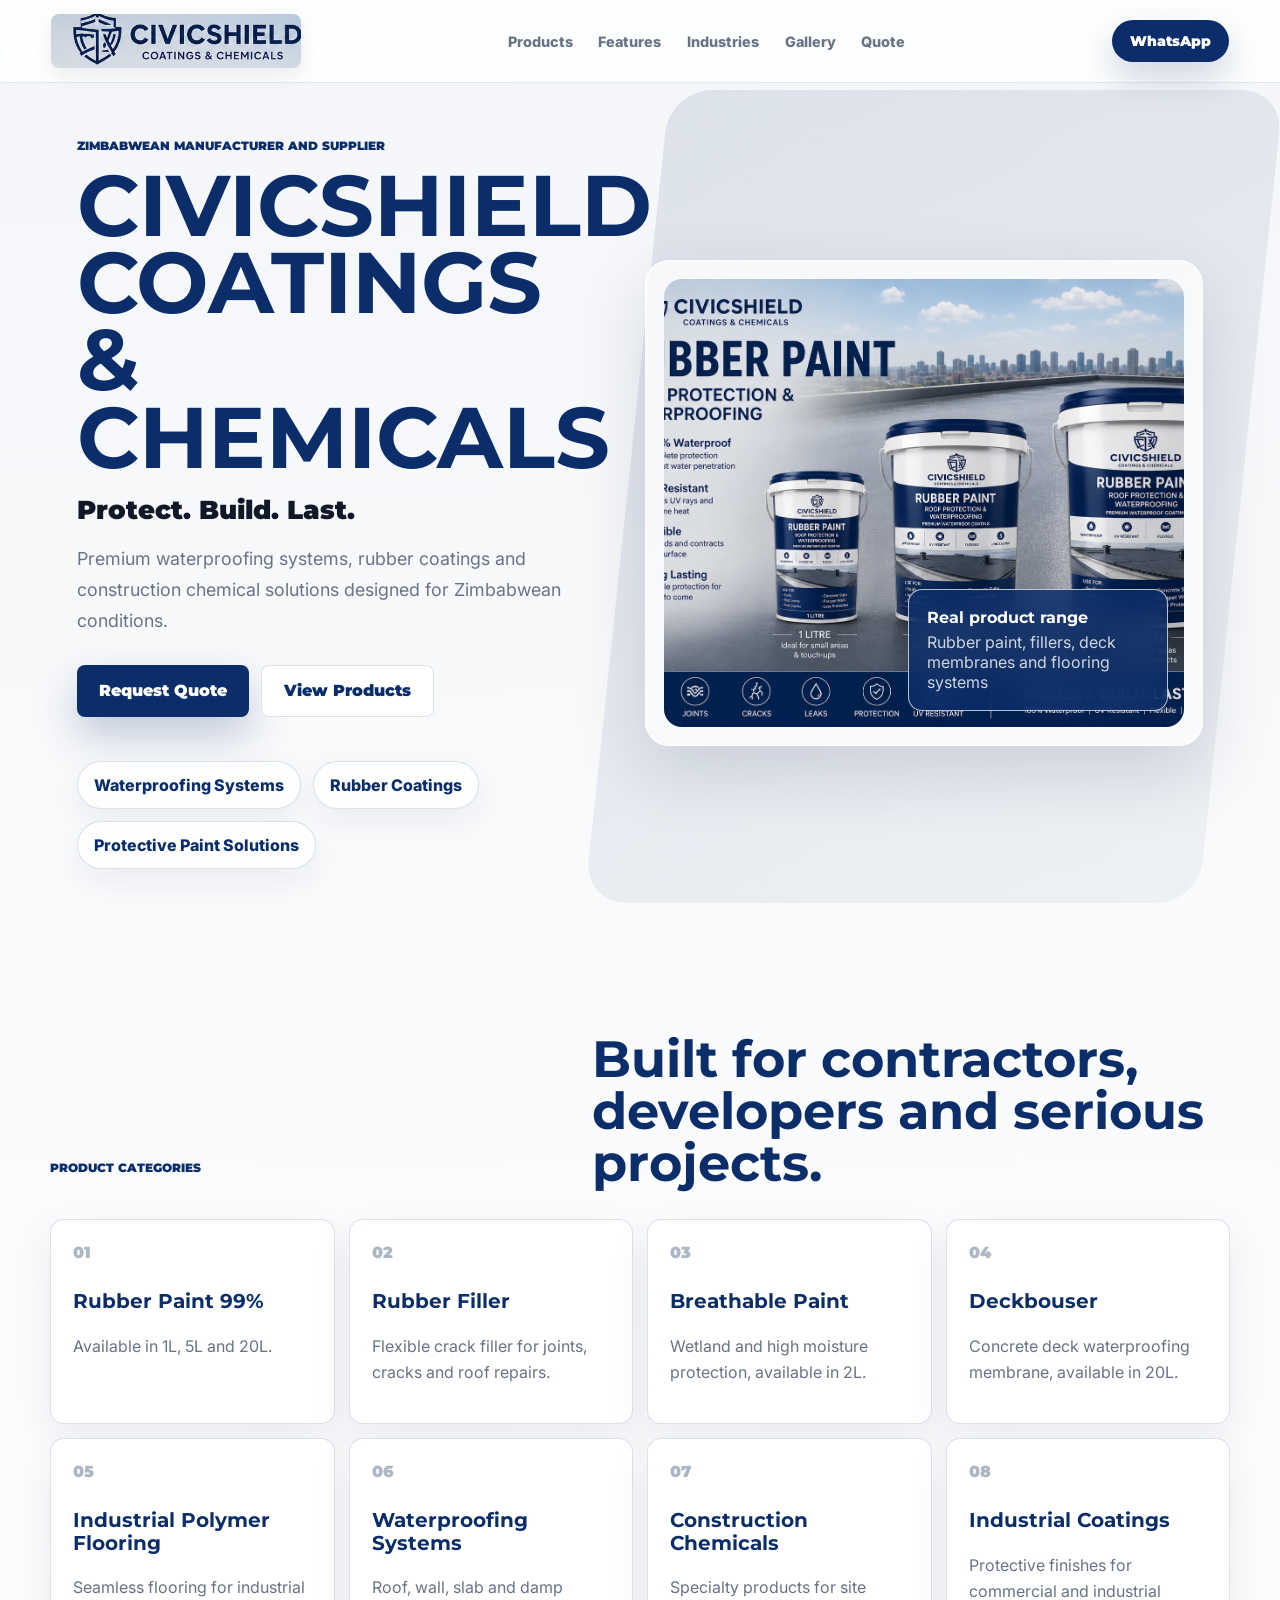
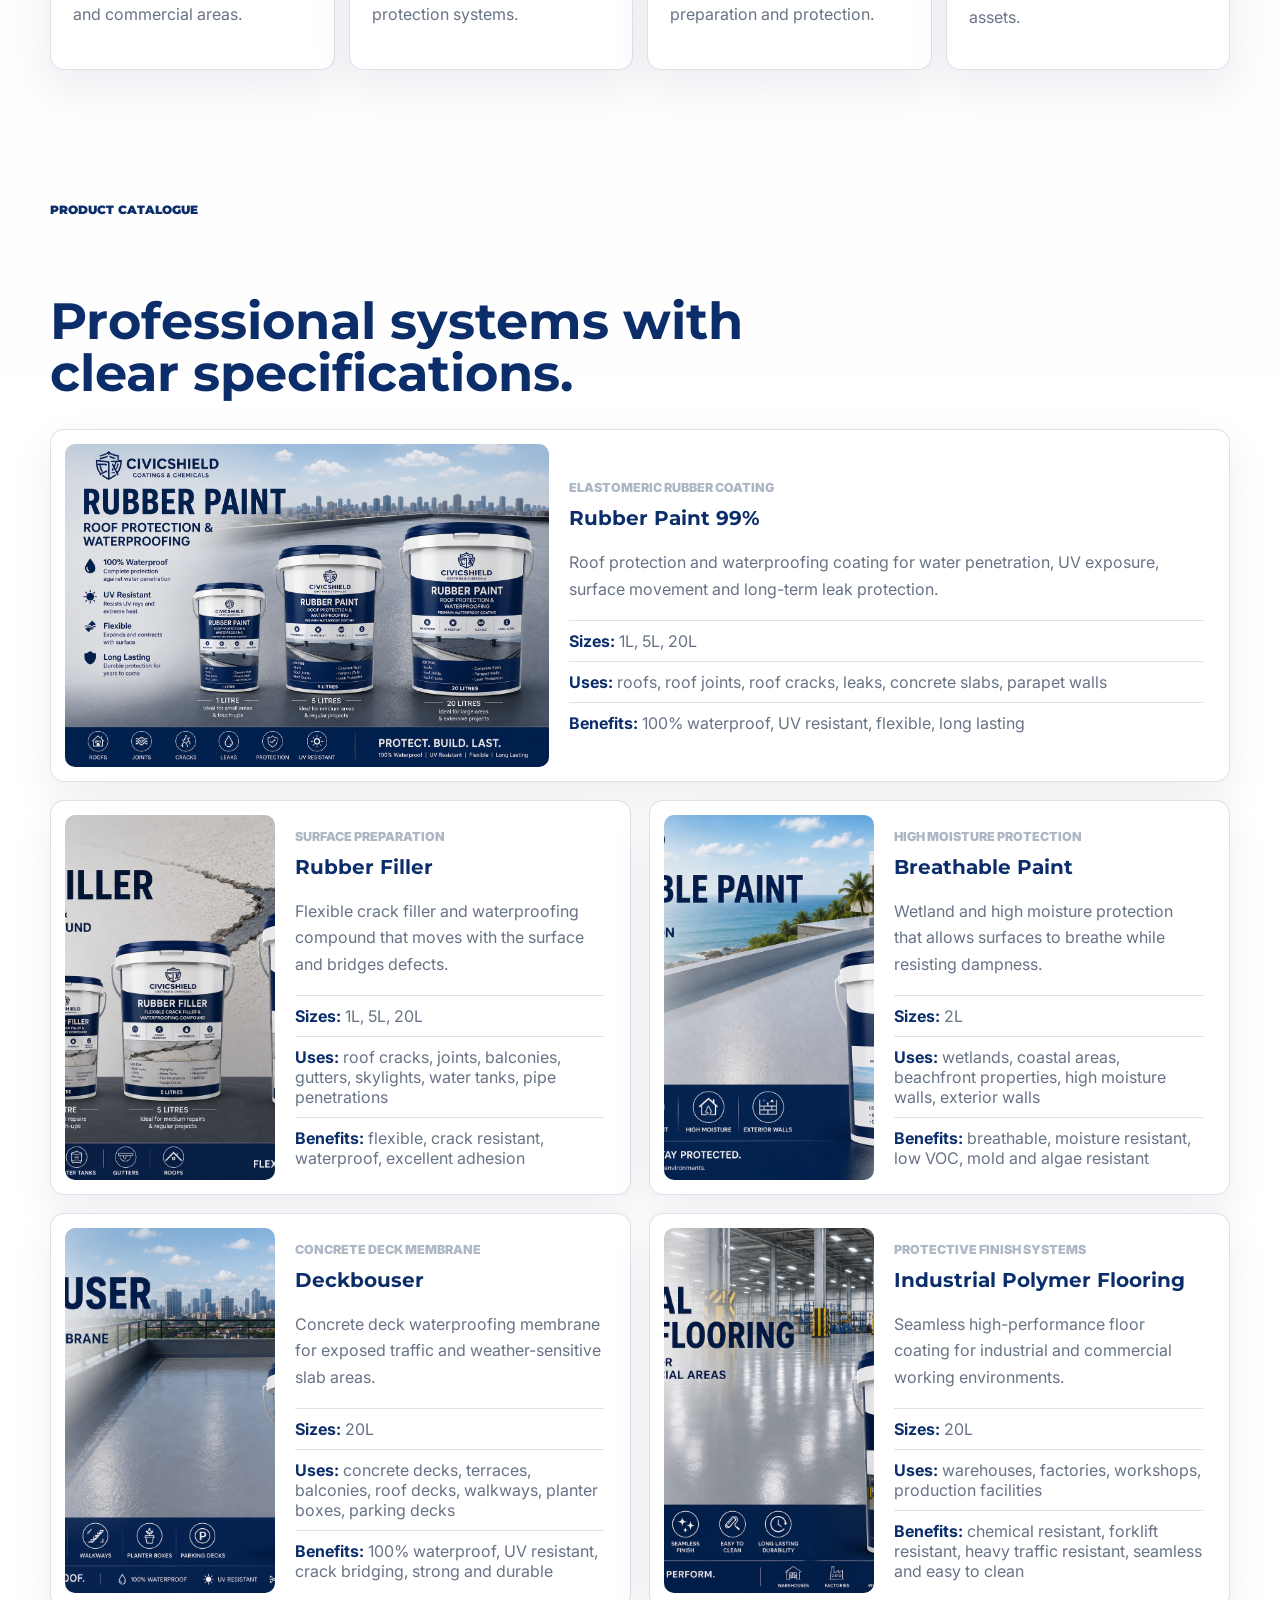
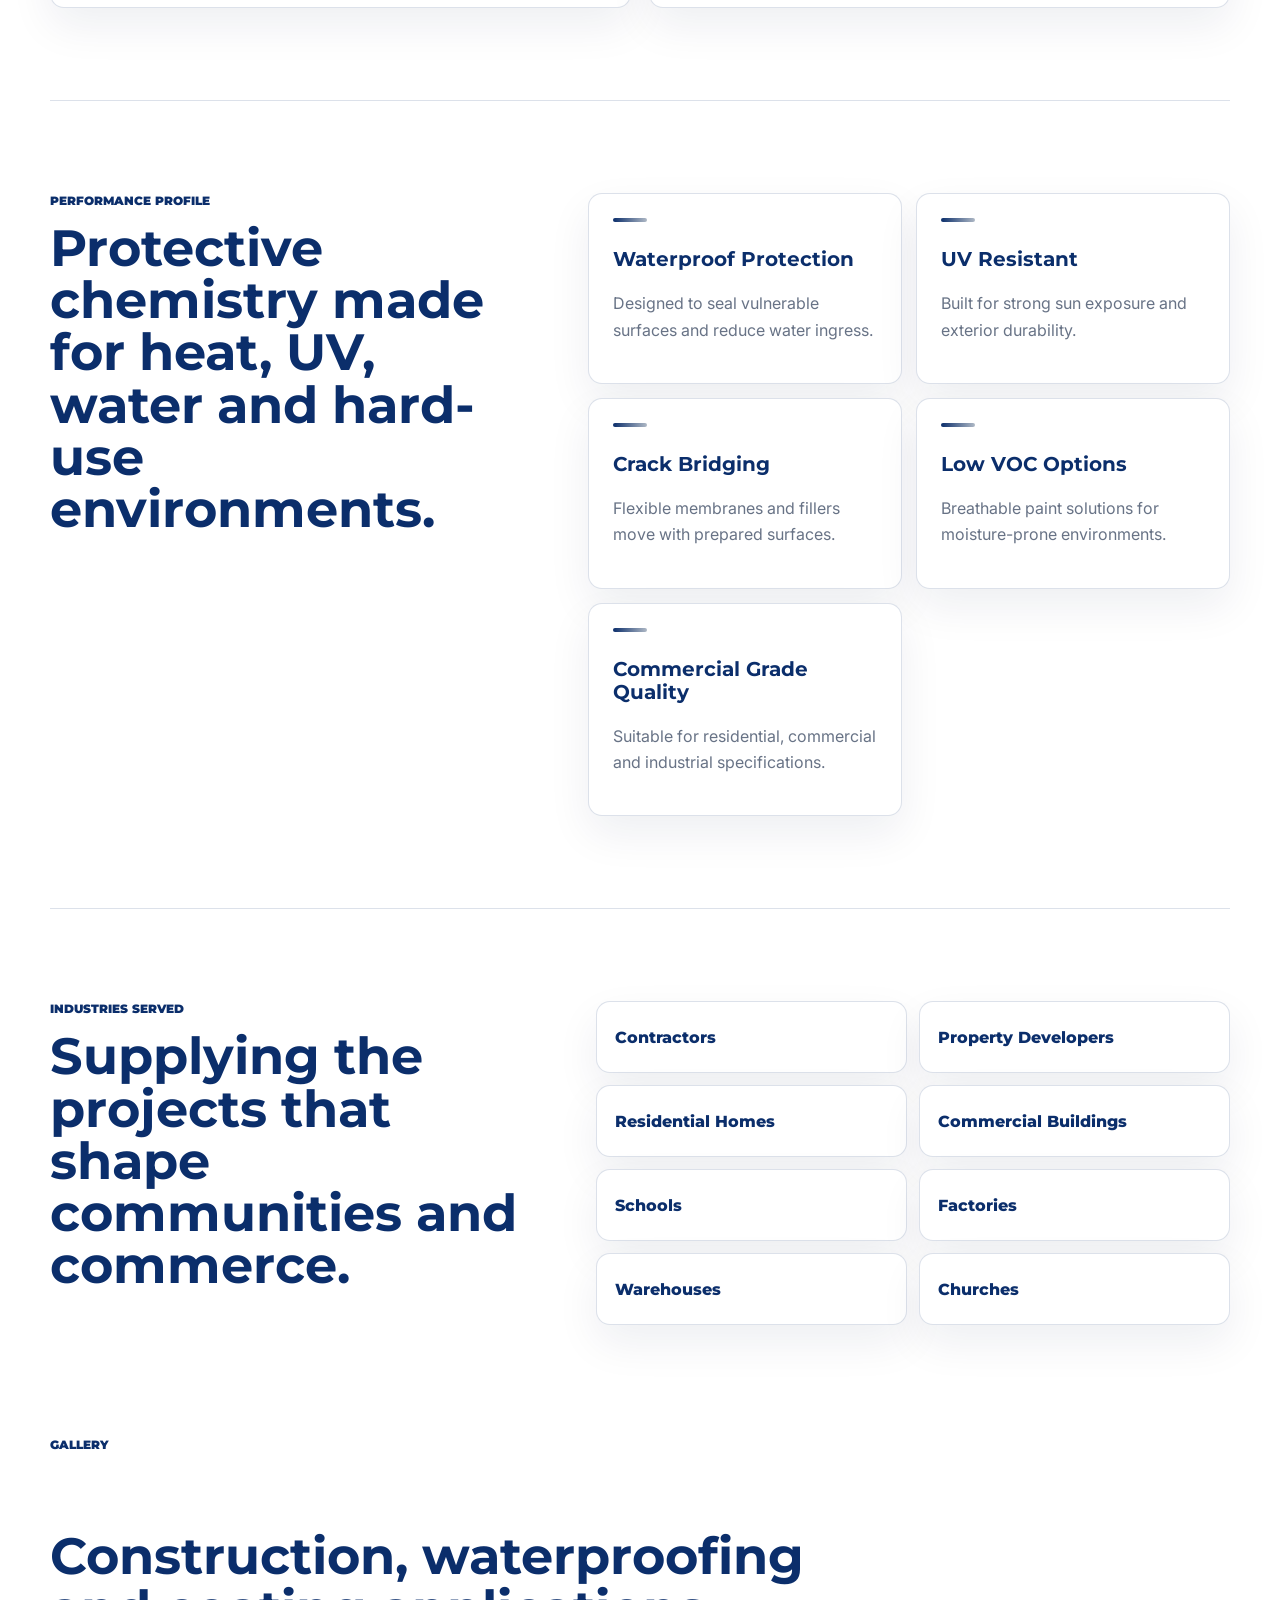
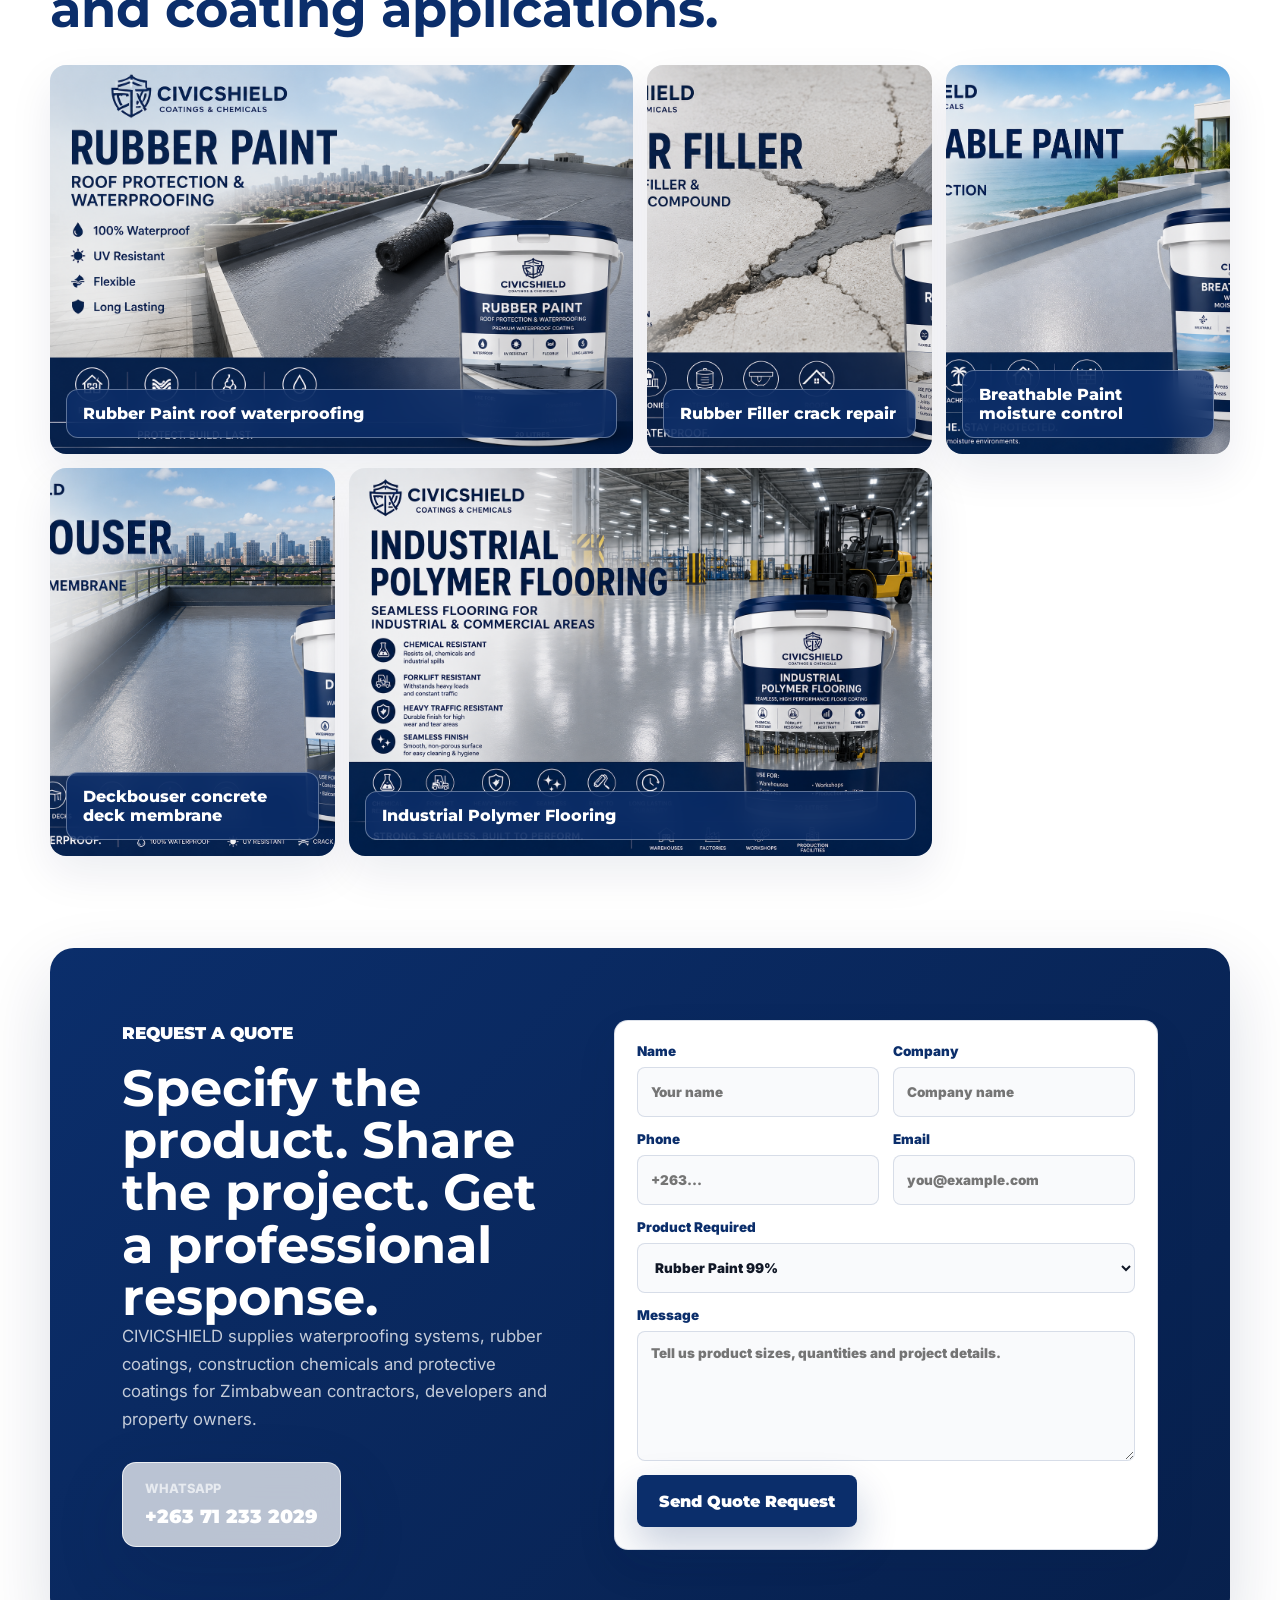
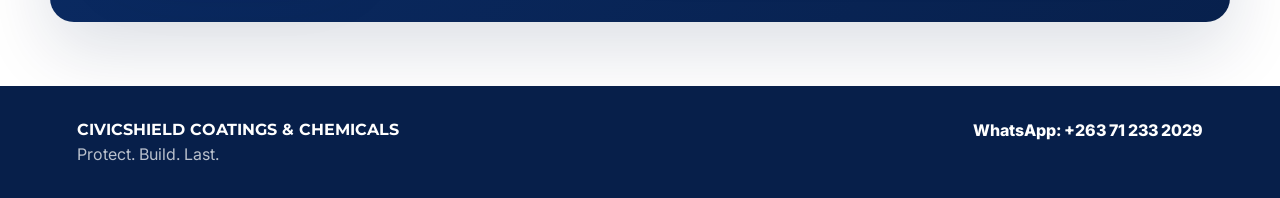
==== commit e3d2b8cb: "Add real CivicShield product catalogue" ====
--- a/outputs/index.html
+++ b/outputs/index.html
@@ -13,8 +13,7 @@
   <body>
     <header class="site-header" id="top">
       <a class="brand" href="#top" aria-label="CIVICSHIELD Coatings and Chemicals home">
-        <img src="assets/civicshield-logo.jpeg" alt="CIVICSHIELD" />
-        <span>Coatings &amp; Chemicals</span>
+        <img src="assets/civicshield-coatings-logo.png" alt="CIVICSHIELD Coatings & Chemicals" />
       </a>
       <nav aria-label="Primary navigation">
         <a href="#products">Products</a>
@@ -47,10 +46,10 @@
           </div>
         </div>
         <div class="hero-product glass-panel">
-          <img src="assets/manufacturer-product-lineup.png" alt="CIVICSHIELD waterproofing and coating product containers" />
+          <img src="assets/product-rubber-paint-sizes.png" alt="CIVICSHIELD Rubber Paint sizes" />
           <div class="product-badge">
-            <strong>Commercial Grade</strong>
-            <span>1L, 5L and 20L product systems</span>
+            <strong>Real product range</strong>
+            <span>Rubber paint, fillers, deck membranes and flooring systems</span>
           </div>
         </div>
       </section>
@@ -69,20 +68,35 @@
           <article>
             <span>02</span>
             <h3>Rubber Filler</h3>
-            <p>Available in 1L and 5L.</p>
+            <p>Flexible crack filler for joints, cracks and roof repairs.</p>
           </article>
           <article>
             <span>03</span>
+            <h3>Breathable Paint</h3>
+            <p>Wetland and high moisture protection, available in 2L.</p>
+          </article>
+          <article>
+            <span>04</span>
+            <h3>Deckbouser</h3>
+            <p>Concrete deck waterproofing membrane, available in 20L.</p>
+          </article>
+          <article>
+            <span>05</span>
+            <h3>Industrial Polymer Flooring</h3>
+            <p>Seamless flooring for industrial and commercial areas.</p>
+          </article>
+          <article>
+            <span>06</span>
             <h3>Waterproofing Systems</h3>
             <p>Roof, wall, slab and damp protection systems.</p>
           </article>
           <article>
-            <span>04</span>
+            <span>07</span>
             <h3>Construction Chemicals</h3>
             <p>Specialty products for site preparation and protection.</p>
           </article>
           <article>
-            <span>05</span>
+            <span>08</span>
             <h3>Industrial Coatings</h3>
             <p>Protective finishes for commercial and industrial assets.</p>
           </article>
@@ -96,74 +110,74 @@
         </div>
         <div class="catalogue-grid">
           <article class="product-card hero-card">
-            <img src="assets/manufacturer-product-lineup.png" alt="Rubber paint product containers" />
+            <img src="assets/product-rubber-paint-sizes.png" alt="Rubber Paint 1 litre, 5 litre and 20 litre sizes" />
             <div>
               <p class="product-type">Elastomeric rubber coating</p>
               <h3>Rubber Paint 99%</h3>
               <p>
-                A premium flexible coating for waterproof protection on roofs, walls,
-                concrete and prepared construction surfaces.
+                Roof protection and waterproofing coating for water penetration,
+                UV exposure, surface movement and long-term leak protection.
               </p>
               <ul>
                 <li><strong>Sizes:</strong> 1L, 5L, 20L</li>
-                <li><strong>Applications:</strong> roofs, walls, slabs, flashing details</li>
-                <li><strong>Benefits:</strong> UV resistant, flexible, weather durable</li>
-              </ul>
-            </div>
-          </article>
-
-          <article class="product-card">
-            <img src="assets/waterproofing-application.png" alt="Rubber filler and waterproofing application" />
+                <li><strong>Uses:</strong> roofs, roof joints, roof cracks, leaks, concrete slabs, parapet walls</li>
+                <li><strong>Benefits:</strong> 100% waterproof, UV resistant, flexible, long lasting</li>
+              </ul>
+            </div>
+          </article>
+
+          <article class="product-card">
+            <img src="assets/product-rubber-filler-sizes.png" alt="Rubber Filler product sizes" />
             <div>
               <p class="product-type">Surface preparation</p>
               <h3>Rubber Filler</h3>
-              <p>Flexible filling compound for cracks, joints and surface imperfections before coating.</p>
-              <ul>
-                <li><strong>Sizes:</strong> 1L, 5L</li>
-                <li><strong>Applications:</strong> cracks, seams, joints, repairs</li>
-                <li><strong>Benefits:</strong> flexible seal, strong adhesion, easy tooling</li>
-              </ul>
-            </div>
-          </article>
-
-          <article class="product-card">
-            <img src="assets/service-infrastructure-waterproofing.png" alt="Waterproofing system on concrete structure" />
-            <div>
-              <p class="product-type">Building envelope protection</p>
-              <h3>Waterproofing Systems</h3>
-              <p>Complete protection systems for roofs, walls, foundations and moisture-exposed structures.</p>
-              <ul>
-                <li><strong>Sizes:</strong> project specified</li>
-                <li><strong>Applications:</strong> roofs, basements, retaining walls, wet areas</li>
-                <li><strong>Benefits:</strong> moisture control, long service life, system compatibility</li>
-              </ul>
-            </div>
-          </article>
-
-          <article class="product-card">
-            <img src="assets/service-construction-waterproofing.png" alt="Construction chemical application on site" />
-            <div>
-              <p class="product-type">Site chemistry</p>
-              <h3>Construction Chemicals</h3>
-              <p>Specialty chemical solutions for preparation, repair, bonding and protective construction work.</p>
-              <ul>
-                <li><strong>Sizes:</strong> project specified</li>
-                <li><strong>Applications:</strong> repairs, primers, bonding, damp treatment</li>
-                <li><strong>Benefits:</strong> stronger preparation, consistent finish, contractor ready</li>
-              </ul>
-            </div>
-          </article>
-
-          <article class="product-card">
-            <img src="assets/industrial-coatings-application.png" alt="Industrial coatings on commercial building" />
+              <p>Flexible crack filler and waterproofing compound that moves with the surface and bridges defects.</p>
+              <ul>
+                <li><strong>Sizes:</strong> 1L, 5L, 20L</li>
+                <li><strong>Uses:</strong> roof cracks, joints, balconies, gutters, skylights, water tanks, pipe penetrations</li>
+                <li><strong>Benefits:</strong> flexible, crack resistant, waterproof, excellent adhesion</li>
+              </ul>
+            </div>
+          </article>
+
+          <article class="product-card">
+            <img src="assets/product-breathable-paint.png" alt="Breathable Paint 2 litre package" />
+            <div>
+              <p class="product-type">High moisture protection</p>
+              <h3>Breathable Paint</h3>
+              <p>Wetland and high moisture protection that allows surfaces to breathe while resisting dampness.</p>
+              <ul>
+                <li><strong>Sizes:</strong> 2L</li>
+                <li><strong>Uses:</strong> wetlands, coastal areas, beachfront properties, high moisture walls, exterior walls</li>
+                <li><strong>Benefits:</strong> breathable, moisture resistant, low VOC, mold and algae resistant</li>
+              </ul>
+            </div>
+          </article>
+
+          <article class="product-card">
+            <img src="assets/product-deckbouser.png" alt="Deckbouser concrete deck waterproofing membrane" />
+            <div>
+              <p class="product-type">Concrete deck membrane</p>
+              <h3>Deckbouser</h3>
+              <p>Concrete deck waterproofing membrane for exposed traffic and weather-sensitive slab areas.</p>
+              <ul>
+                <li><strong>Sizes:</strong> 20L</li>
+                <li><strong>Uses:</strong> concrete decks, terraces, balconies, roof decks, walkways, planter boxes, parking decks</li>
+                <li><strong>Benefits:</strong> 100% waterproof, UV resistant, crack bridging, strong and durable</li>
+              </ul>
+            </div>
+          </article>
+
+          <article class="product-card">
+            <img src="assets/product-polymer-flooring.png" alt="Industrial Polymer Flooring package" />
             <div>
               <p class="product-type">Protective finish systems</p>
-              <h3>Industrial Coatings</h3>
-              <p>Durable protective finishes for factories, warehouses, steelwork and commercial surfaces.</p>
-              <ul>
-                <li><strong>Sizes:</strong> project specified</li>
-                <li><strong>Applications:</strong> warehouses, factories, steel, commercial walls</li>
-                <li><strong>Benefits:</strong> abrasion resistance, weather protection, clean finish</li>
+              <h3>Industrial Polymer Flooring</h3>
+              <p>Seamless high-performance floor coating for industrial and commercial working environments.</p>
+              <ul>
+                <li><strong>Sizes:</strong> 20L</li>
+                <li><strong>Uses:</strong> warehouses, factories, workshops, production facilities</li>
+                <li><strong>Benefits:</strong> chemical resistant, forklift resistant, heavy traffic resistant, seamless and easy to clean</li>
               </ul>
             </div>
           </article>
@@ -178,8 +192,8 @@
         <div class="feature-grid">
           <article><span></span><h3>Waterproof Protection</h3><p>Designed to seal vulnerable surfaces and reduce water ingress.</p></article>
           <article><span></span><h3>UV Resistant</h3><p>Built for strong sun exposure and exterior durability.</p></article>
-          <article><span></span><h3>Long Lasting Performance</h3><p>Flexible, protective finishes for long-term building value.</p></article>
-          <article><span></span><h3>Easy Application</h3><p>Contractor-friendly systems for efficient site work.</p></article>
+          <article><span></span><h3>Crack Bridging</h3><p>Flexible membranes and fillers move with prepared surfaces.</p></article>
+          <article><span></span><h3>Low VOC Options</h3><p>Breathable paint solutions for moisture-prone environments.</p></article>
           <article><span></span><h3>Commercial Grade Quality</h3><p>Suitable for residential, commercial and industrial specifications.</p></article>
         </div>
       </section>
@@ -208,24 +222,24 @@
         </div>
         <div class="gallery-grid">
           <figure class="wide">
-            <img src="assets/waterproofing-application.png" alt="Waterproof coating application on concrete roof" />
-            <figcaption>Waterproofing projects</figcaption>
+            <img src="assets/product-rubber-paint-hero.png" alt="Rubber Paint roof waterproofing application" />
+            <figcaption>Rubber Paint roof waterproofing</figcaption>
           </figure>
           <figure>
-            <img src="assets/service-roof-systems.png" alt="Roof coating project" />
-            <figcaption>Roof coating systems</figcaption>
+            <img src="assets/product-rubber-filler-hero.png" alt="Rubber Filler crack filling application" />
+            <figcaption>Rubber Filler crack repair</figcaption>
           </figure>
           <figure>
-            <img src="assets/industrial-coatings-application.png" alt="Industrial coating application" />
-            <figcaption>Industrial coatings</figcaption>
+            <img src="assets/product-breathable-paint.png" alt="Breathable Paint high moisture protection" />
+            <figcaption>Breathable Paint moisture control</figcaption>
           </figure>
           <figure>
-            <img src="assets/service-concrete-repair.png" alt="Concrete repair and protection" />
-            <figcaption>Concrete protection</figcaption>
+            <img src="assets/product-deckbouser.png" alt="Deckbouser deck waterproofing membrane" />
+            <figcaption>Deckbouser concrete deck membrane</figcaption>
           </figure>
           <figure class="wide">
-            <img src="assets/service-infrastructure-waterproofing.png" alt="Commercial waterproofing project" />
-            <figcaption>Commercial buildings</figcaption>
+            <img src="assets/product-polymer-flooring.png" alt="Industrial Polymer Flooring" />
+            <figcaption>Industrial Polymer Flooring</figcaption>
           </figure>
         </div>
       </section>
@@ -253,9 +267,10 @@
             <select name="product">
               <option>Rubber Paint 99%</option>
               <option>Rubber Filler</option>
+              <option>Breathable Paint</option>
+              <option>Deckbouser</option>
+              <option>Industrial Polymer Flooring</option>
               <option>Waterproofing Systems</option>
-              <option>Construction Chemicals</option>
-              <option>Industrial Coatings</option>
             </select>
           </label>
           <label class="full">Message<textarea name="message" placeholder="Tell us product sizes, quantities and project details."></textarea></label>
--- a/outputs/styles.css
+++ b/outputs/styles.css
@@ -118,26 +118,17 @@
 .brand {
   display: flex;
   align-items: center;
-  gap: 12px;
-  min-width: 238px;
+  min-width: 250px;
 }
 
 .brand img {
-  width: 88px;
-  height: 48px;
+  width: 250px;
+  height: 54px;
   border-radius: 8px;
   object-fit: cover;
   object-position: center;
   background: var(--white);
   box-shadow: 0 8px 20px rgba(7, 31, 74, 0.08);
-}
-
-.brand span {
-  color: var(--navy);
-  font-family: var(--font-heading);
-  font-size: 0.78rem;
-  font-weight: 900;
-  text-transform: uppercase;
 }
 
 nav {
@@ -296,6 +287,7 @@
   aspect-ratio: 1.16;
   border-radius: 18px;
   object-fit: cover;
+  object-position: center;
 }
 
 .product-badge {
@@ -350,7 +342,7 @@
 
 .category-grid {
   display: grid;
-  grid-template-columns: repeat(5, minmax(0, 1fr));
+  grid-template-columns: repeat(4, minmax(0, 1fr));
   gap: 14px;
 }
 
@@ -366,7 +358,7 @@
 }
 
 .category-grid article {
-  min-height: 210px;
+  min-height: 190px;
   padding: 22px;
   transition: transform 180ms ease, box-shadow 180ms ease;
 }
@@ -422,9 +414,10 @@
 .product-card img {
   width: 100%;
   height: 100%;
-  min-height: 250px;
+  min-height: 280px;
   border-radius: 10px;
   object-fit: cover;
+  object-position: center;
 }
 
 .product-card > div {
@@ -538,6 +531,7 @@
   height: 100%;
   min-height: 310px;
   object-fit: cover;
+  object-position: center;
   transition: transform 500ms ease;
 }
 
@@ -743,12 +737,8 @@
   }
 
   .brand img {
-    width: 72px;
+    width: 168px;
     height: 40px;
-  }
-
-  .brand span {
-    display: none;
   }
 
   nav {
@@ -797,7 +787,7 @@
   }
 
   .product-card img {
-    min-height: 220px;
+    min-height: 230px;
   }
 
   .product-card > div {
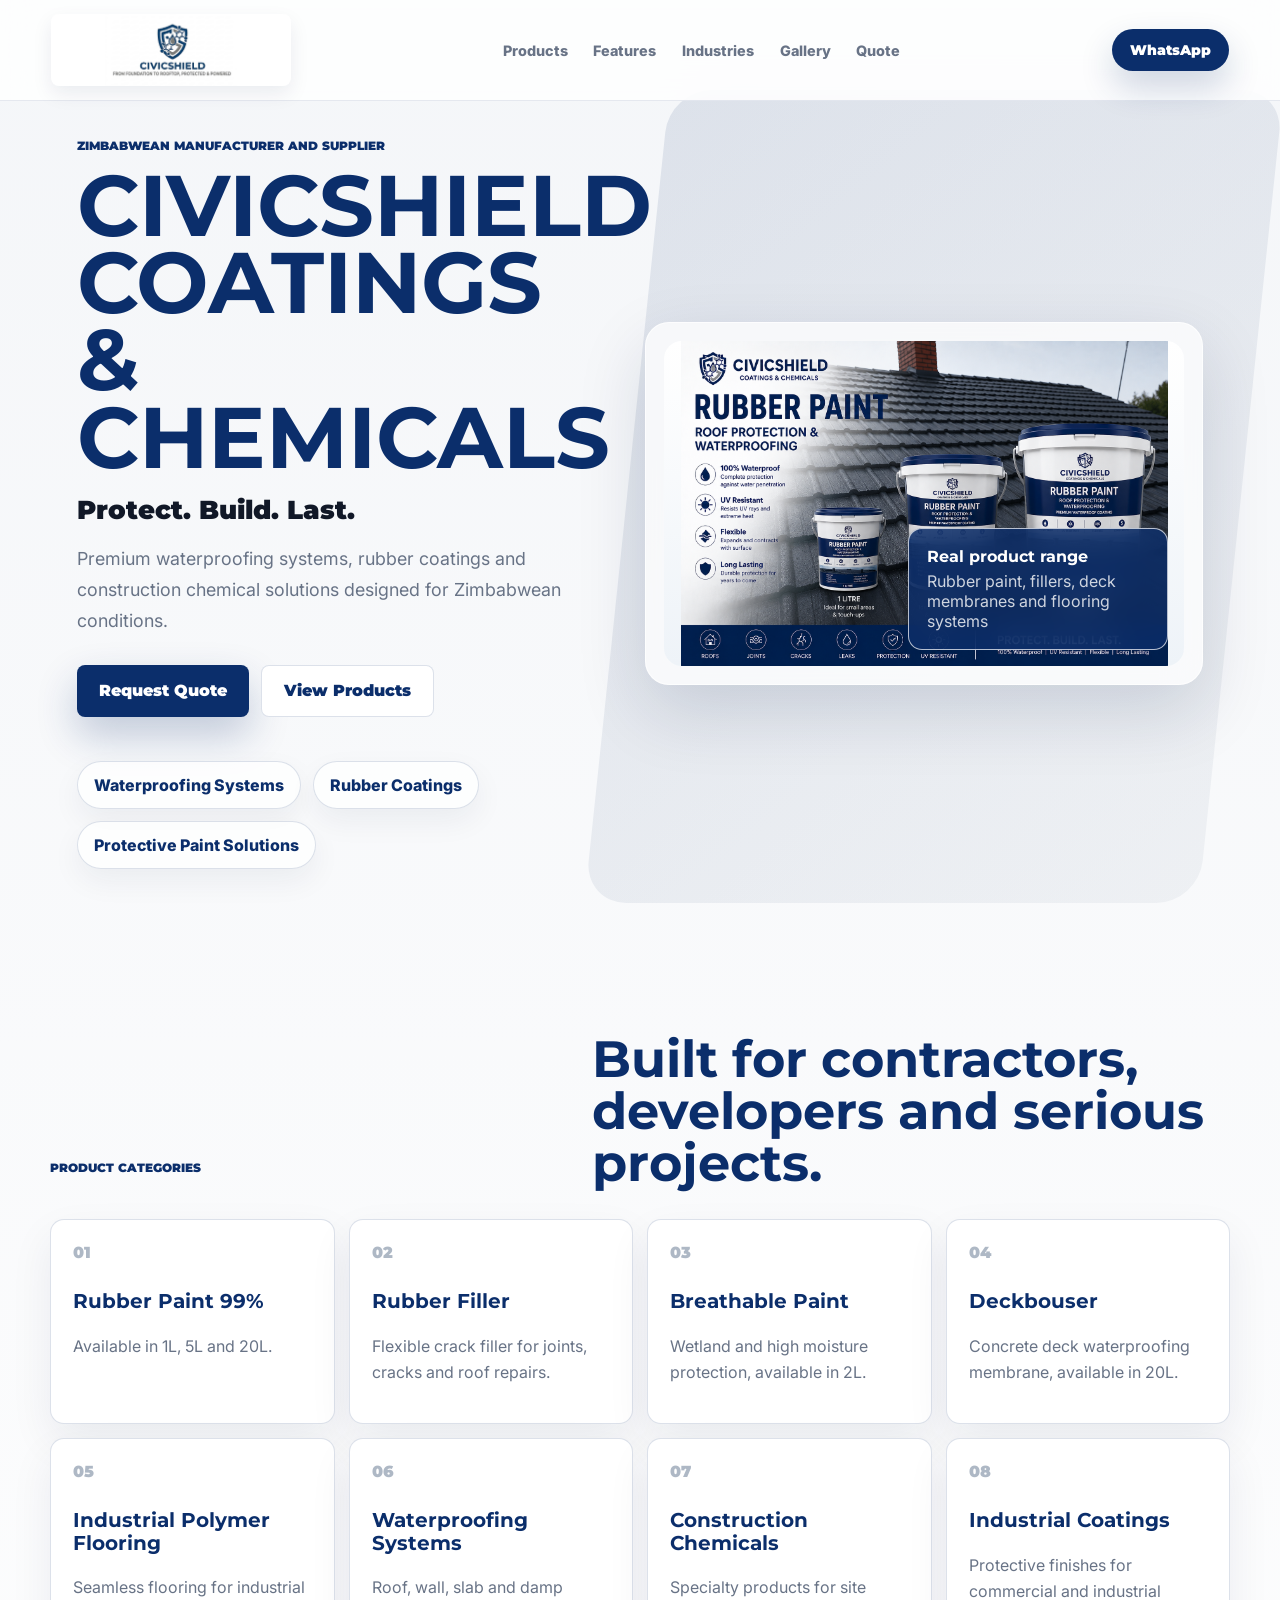
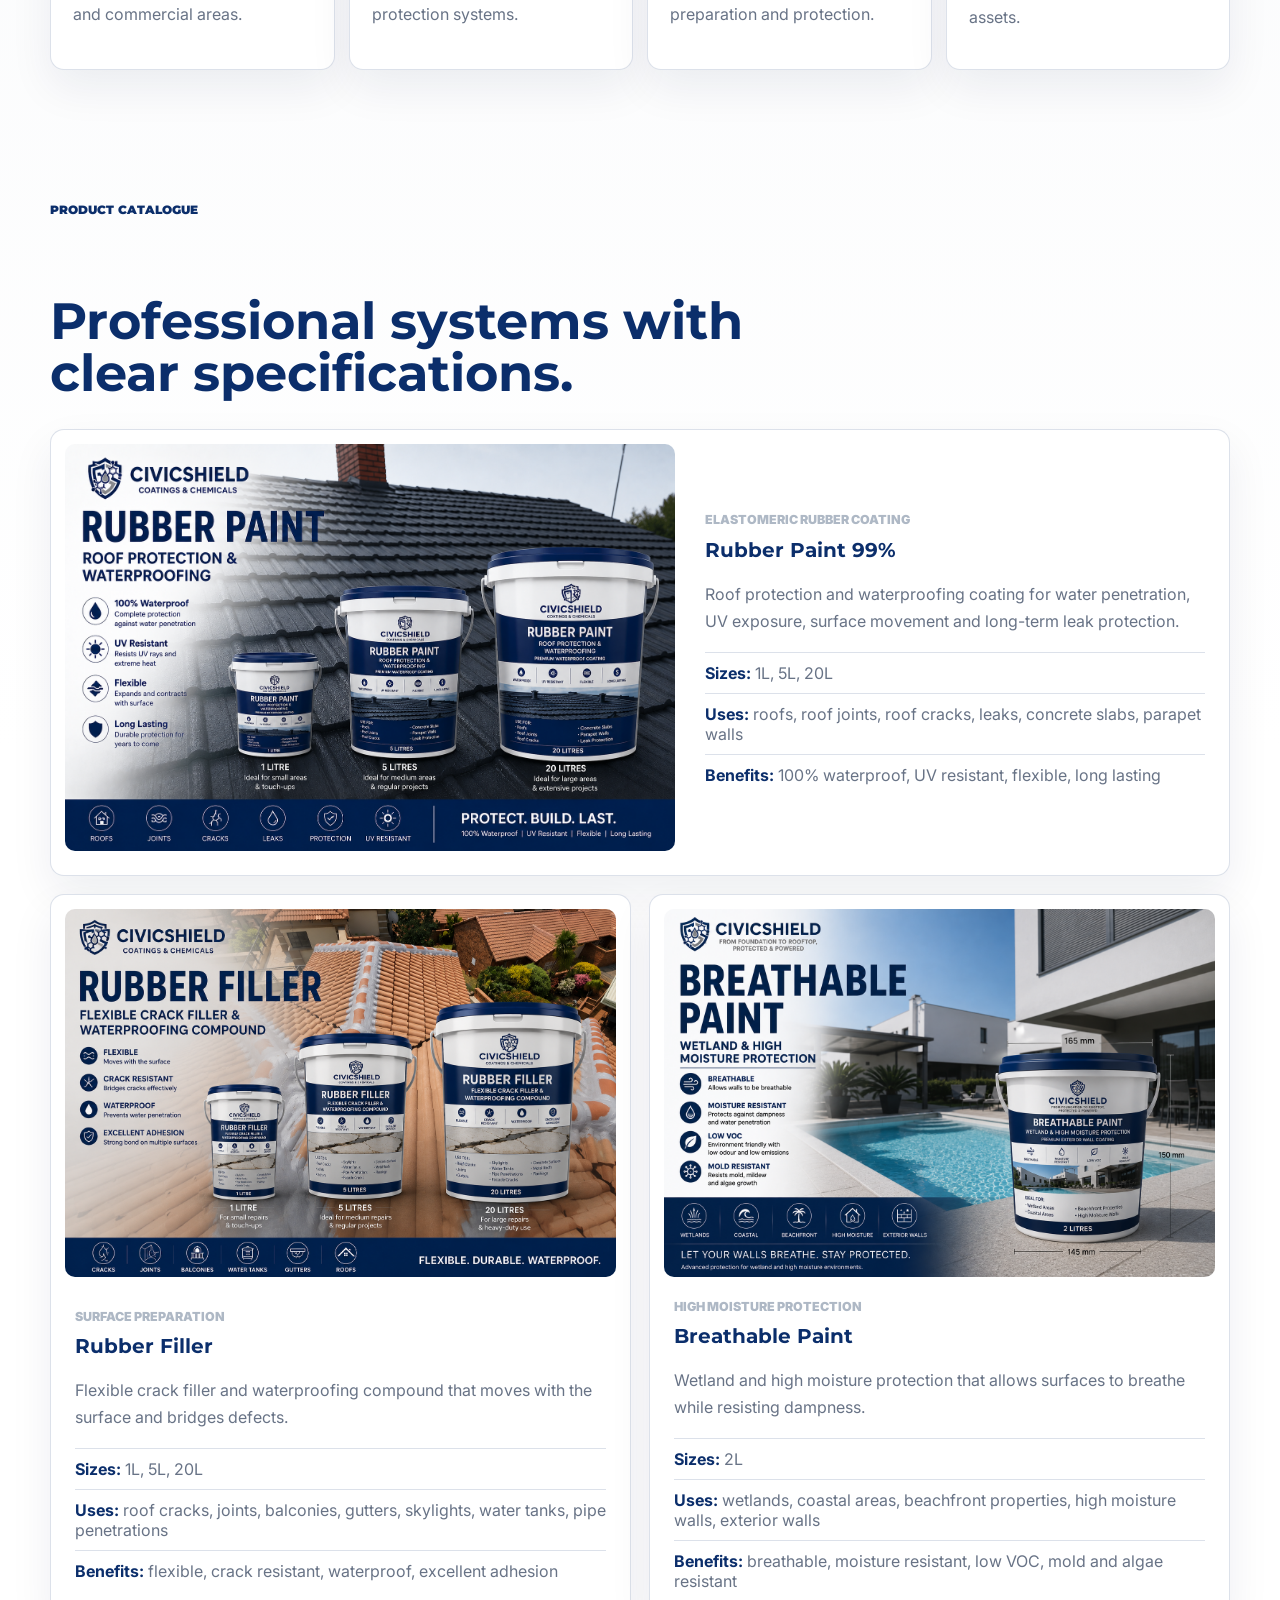
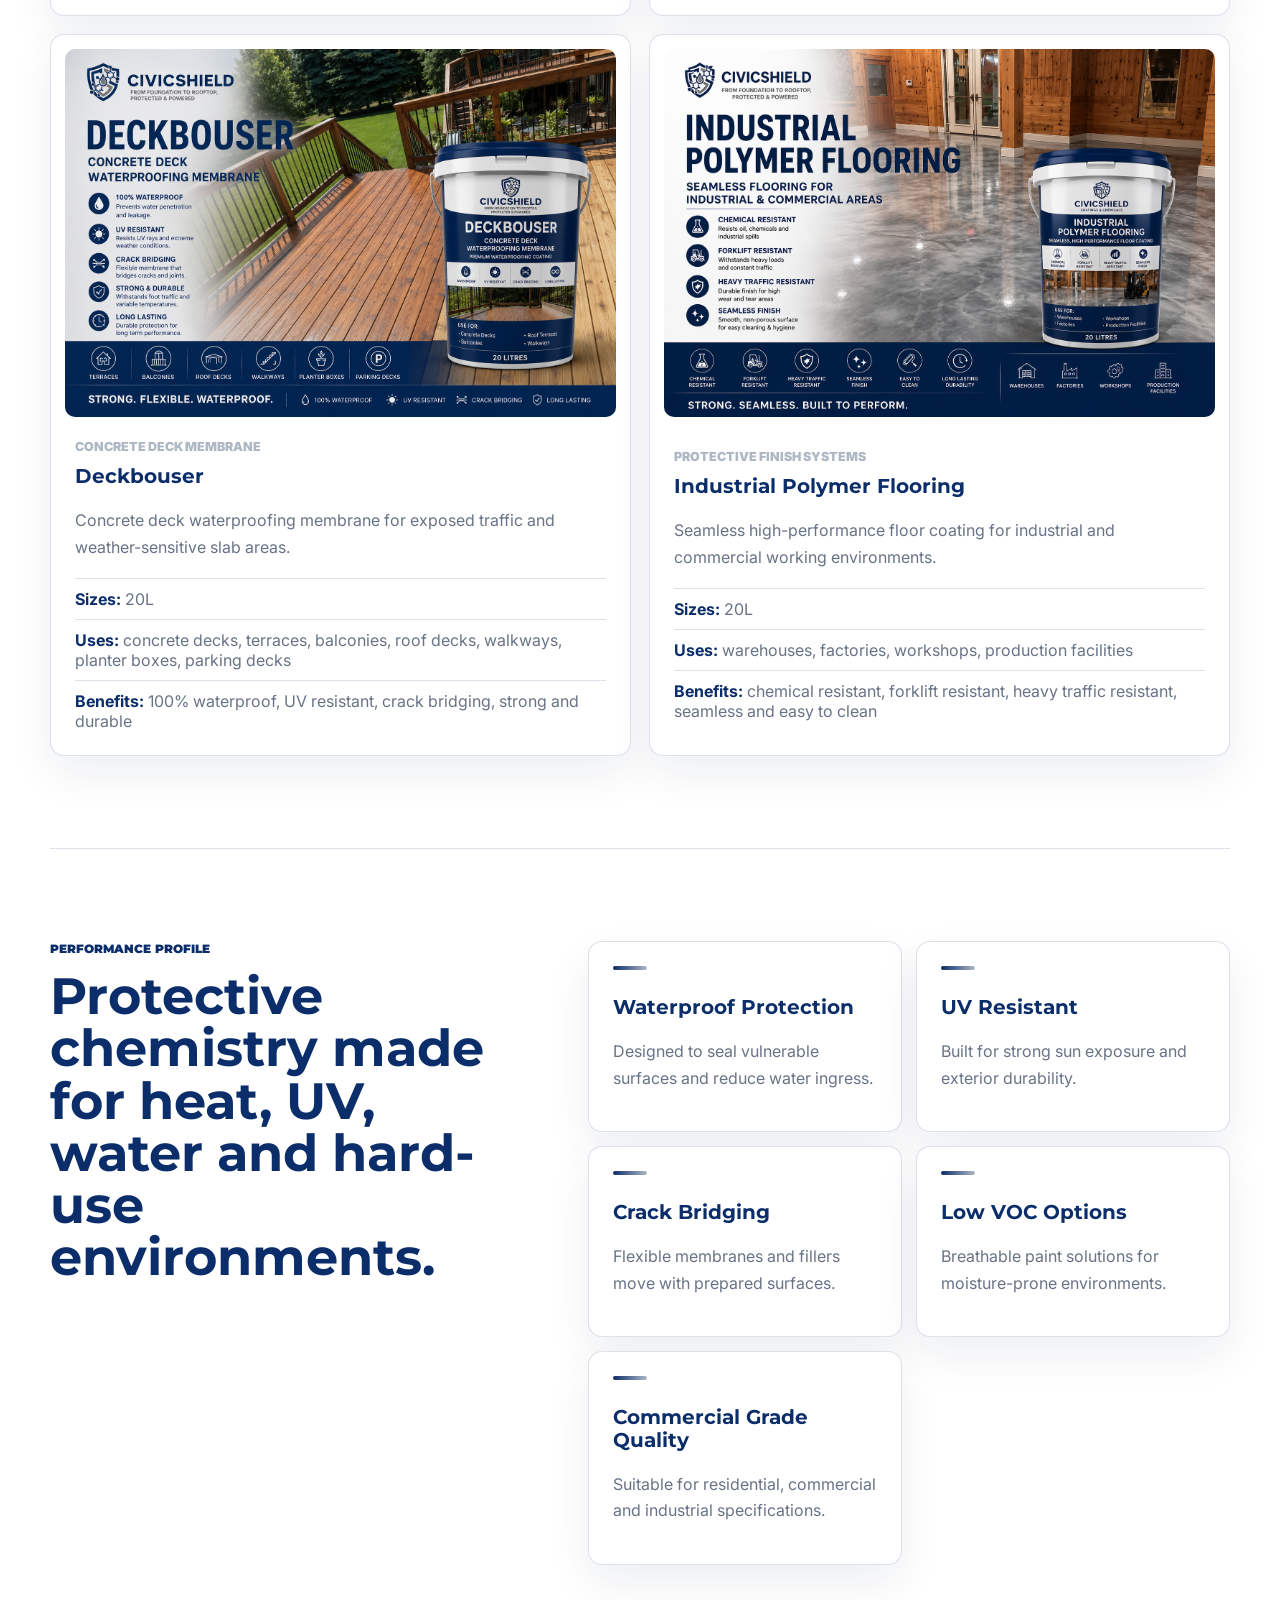
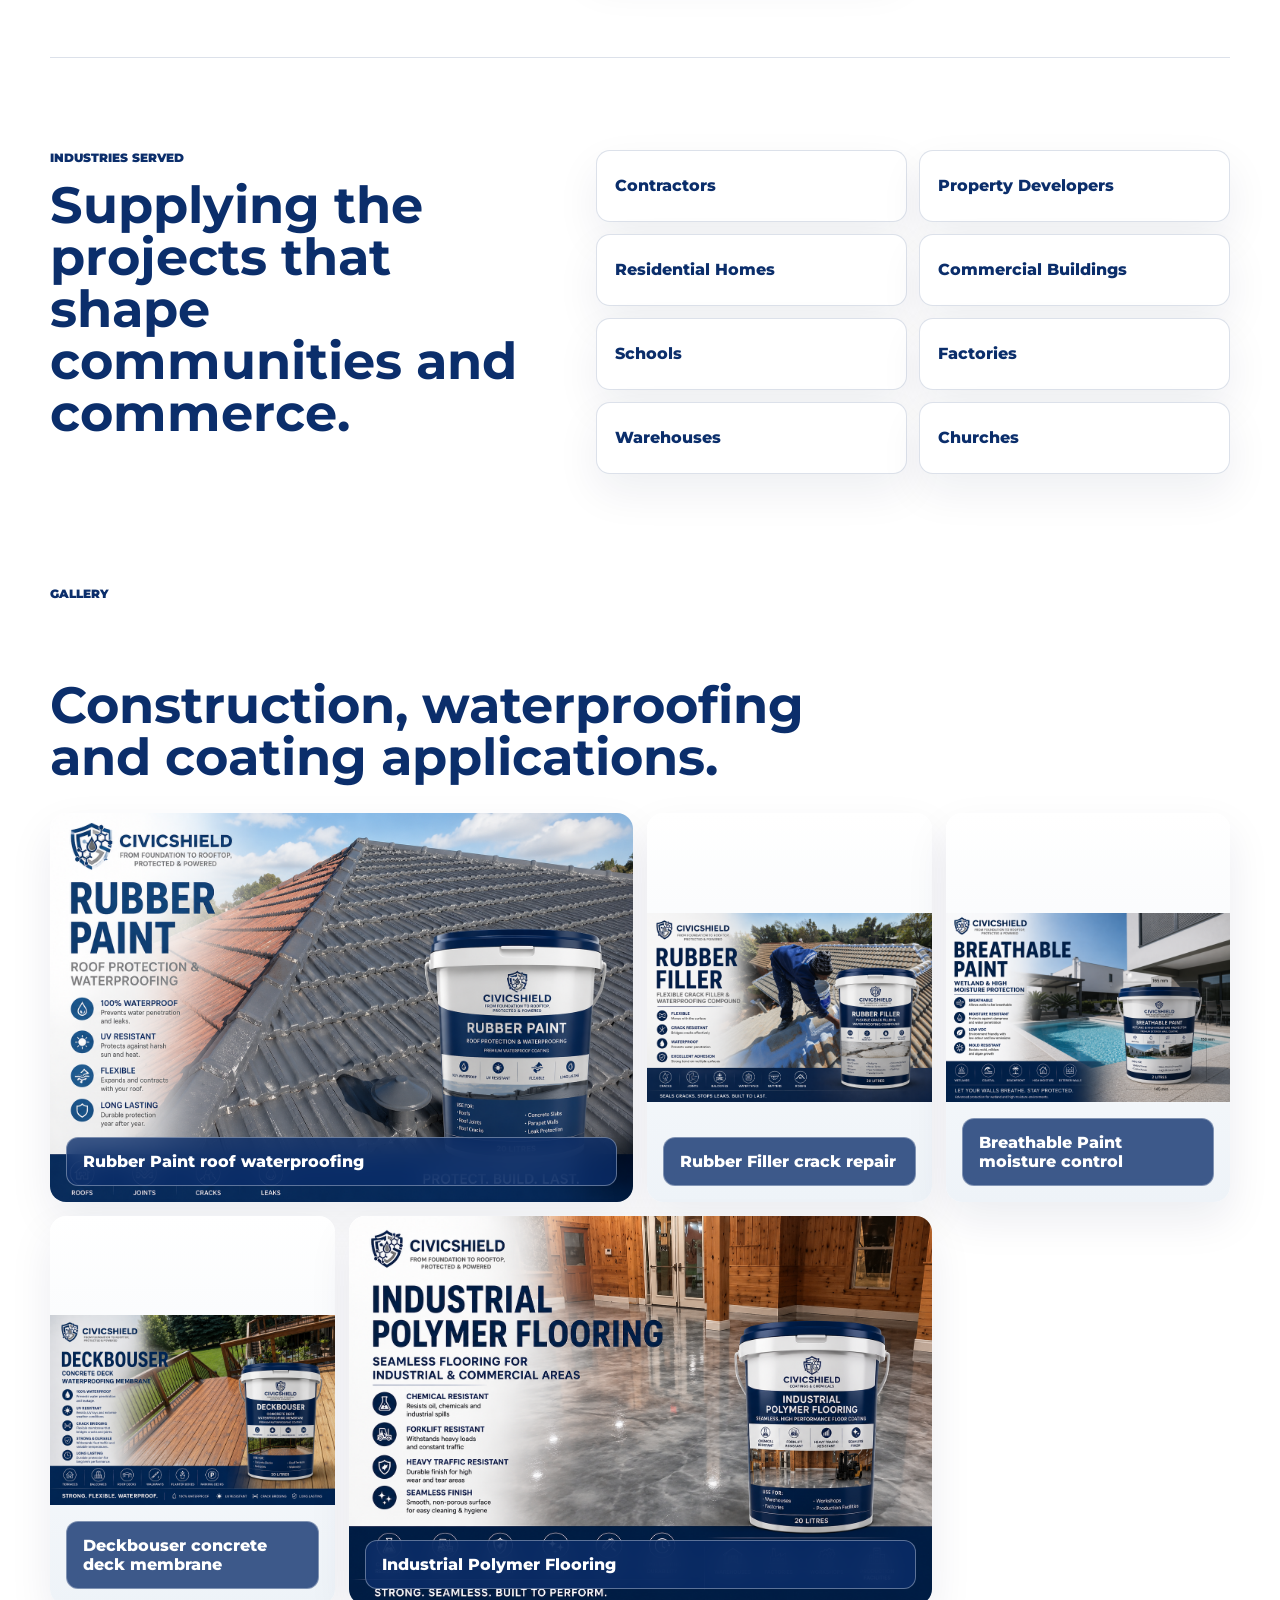
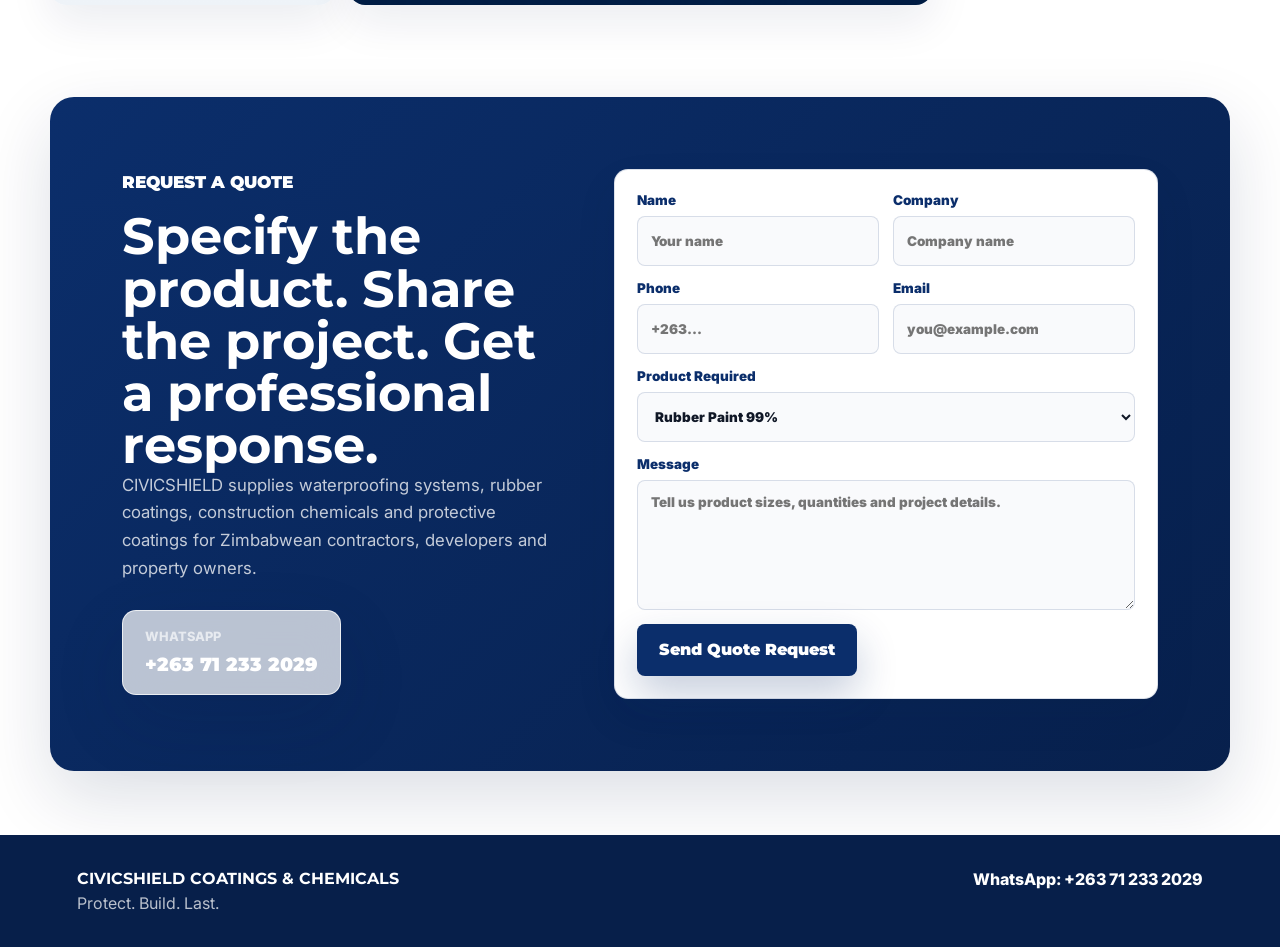
==== commit 66dfab6f: "Use strict CivicShield logo and product assets" ====
--- a/outputs/index.html
+++ b/outputs/index.html
@@ -13,7 +13,7 @@
   <body>
     <header class="site-header" id="top">
       <a class="brand" href="#top" aria-label="CIVICSHIELD Coatings and Chemicals home">
-        <img src="assets/civicshield-coatings-logo.png" alt="CIVICSHIELD Coatings & Chemicals" />
+        <img src="assets/civicshield-strict-logo.jpeg" alt="CIVICSHIELD" />
       </a>
       <nav aria-label="Primary navigation">
         <a href="#products">Products</a>
--- a/outputs/styles.css
+++ b/outputs/styles.css
@@ -118,14 +118,14 @@
 .brand {
   display: flex;
   align-items: center;
-  min-width: 250px;
+  min-width: 240px;
 }
 
 .brand img {
-  width: 250px;
-  height: 54px;
+  width: 240px;
+  height: 72px;
   border-radius: 8px;
-  object-fit: cover;
+  object-fit: contain;
   object-position: center;
   background: var(--white);
   box-shadow: 0 8px 20px rgba(7, 31, 74, 0.08);
@@ -284,10 +284,11 @@
 
 .hero-product img {
   width: 100%;
-  aspect-ratio: 1.16;
+  aspect-ratio: 16 / 10;
   border-radius: 18px;
-  object-fit: cover;
+  object-fit: contain;
   object-position: center;
+  background: linear-gradient(180deg, #ffffff, #eef3f8);
 }
 
 .product-badge {
@@ -399,29 +400,31 @@
 
 .product-card {
   display: grid;
-  grid-template-columns: 210px 1fr;
+  grid-template-columns: 1fr;
   gap: 20px;
-  padding: 14px;
+  padding: 14px 14px 24px;
   transition: transform 180ms ease, box-shadow 180ms ease;
 }
 
 .product-card.hero-card {
   grid-column: 1 / -1;
-  grid-template-columns: minmax(280px, 0.75fr) 1fr;
+  grid-template-columns: minmax(0, 1.08fr) minmax(340px, 0.92fr);
   align-items: center;
 }
 
 .product-card img {
   width: 100%;
-  height: 100%;
-  min-height: 280px;
+  height: auto;
+  min-height: 0;
+  max-height: 520px;
   border-radius: 10px;
-  object-fit: cover;
+  object-fit: contain;
   object-position: center;
+  background: linear-gradient(180deg, #ffffff, #f2f5f9);
 }
 
 .product-card > div {
-  padding: 12px 12px 12px 0;
+  padding: 0 10px;
 }
 
 .product-type {
@@ -514,11 +517,11 @@
 
 figure {
   position: relative;
-  min-height: 310px;
+  min-height: 360px;
   margin: 0;
   overflow: hidden;
   border-radius: 16px;
-  background: var(--grey);
+  background: linear-gradient(180deg, #ffffff, #eef3f8);
   box-shadow: 0 18px 44px rgba(7, 31, 74, 0.08);
 }
 
@@ -529,8 +532,8 @@
 figure img {
   width: 100%;
   height: 100%;
-  min-height: 310px;
-  object-fit: cover;
+  min-height: 360px;
+  object-fit: contain;
   object-position: center;
   transition: transform 500ms ease;
 }
@@ -720,8 +723,14 @@
   }
 
   .catalogue-grid,
+  .product-card.hero-card,
   .section-heading {
     grid-template-columns: 1fr;
+  }
+
+  .product-card.hero-card img,
+  .hero-product img {
+    max-height: none;
   }
 }
 
@@ -737,8 +746,8 @@
   }
 
   .brand img {
-    width: 168px;
-    height: 40px;
+    width: 150px;
+    height: 58px;
   }
 
   nav {
@@ -787,13 +796,18 @@
   }
 
   .product-card img {
-    min-height: 230px;
+    max-height: none;
   }
 
   .product-card > div {
     padding: 0 8px 10px;
   }
 
+  figure,
+  figure img {
+    min-height: 300px;
+  }
+
   .gallery-grid {
     grid-template-columns: 1fr;
   }
